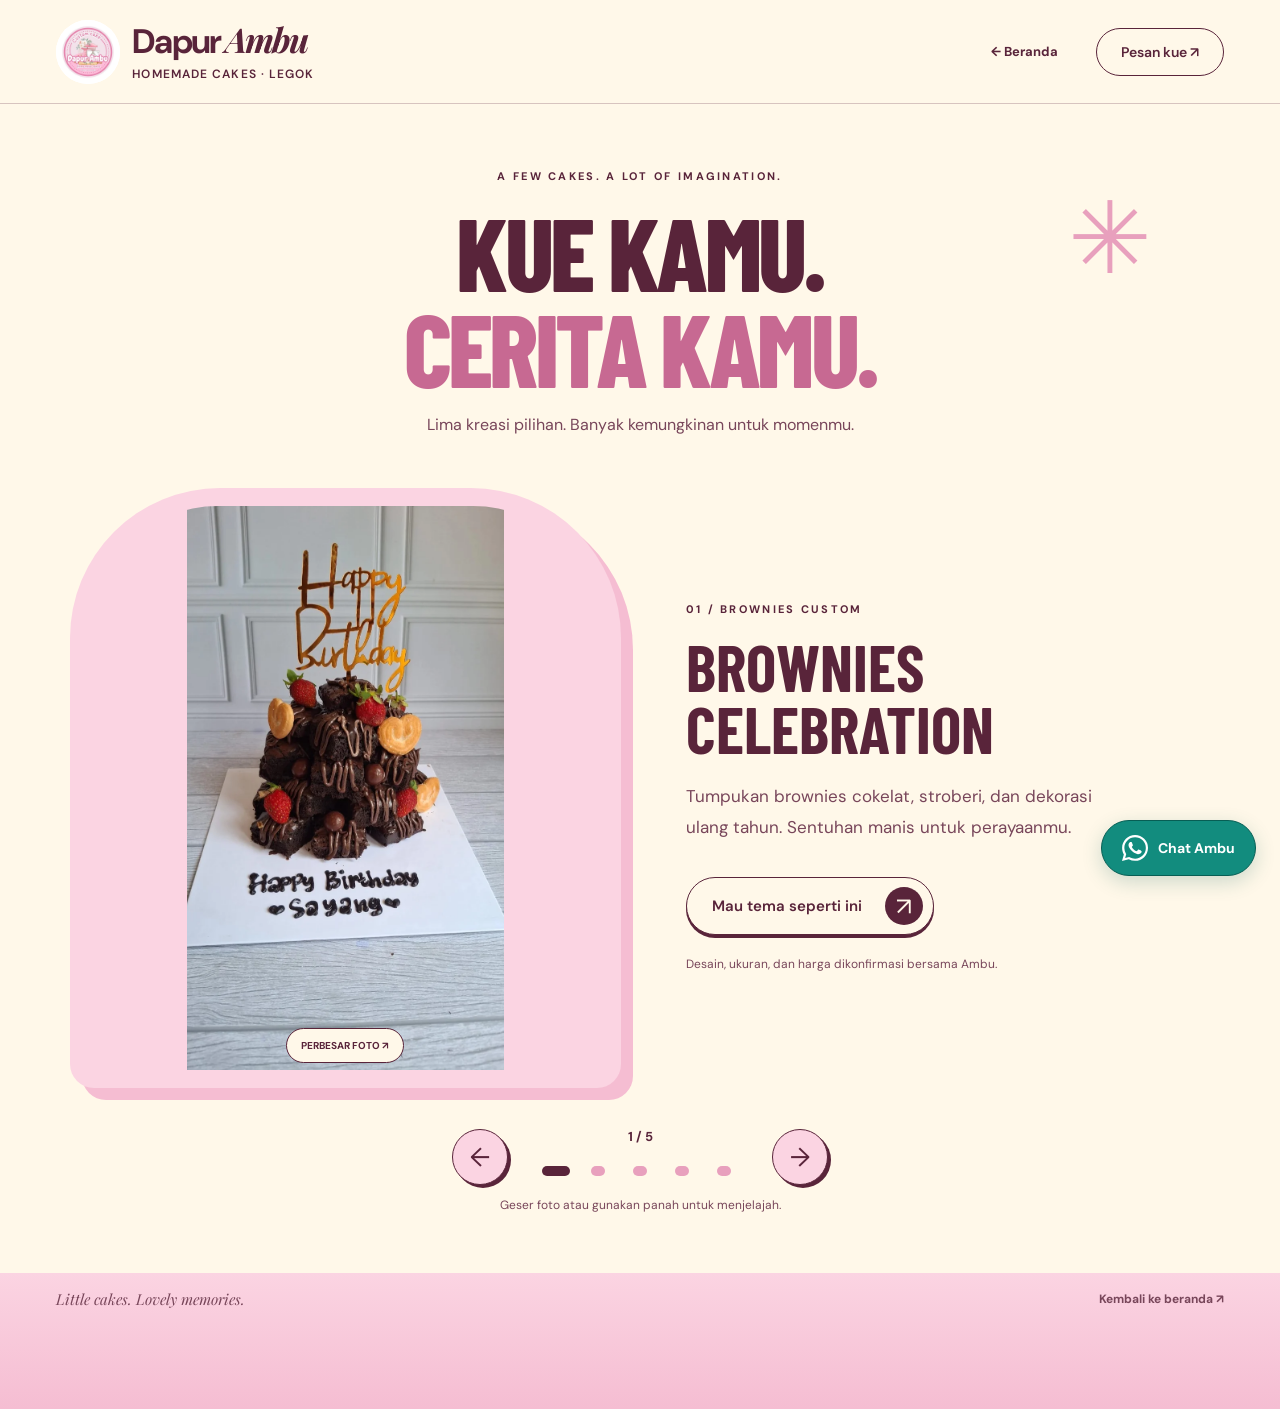
==== gallery.html @ b6bcb16c "Add interactive custom cake gallery and company branding" ====
<!doctype html>
<html lang="id">
<head>
  <meta charset="utf-8">
  <meta name="viewport" content="width=device-width, initial-scale=1">
  <meta name="theme-color" content="#f5bdd2">
  <meta name="description" content="Jelajahi lima custom cake pilihan Dapur Ambu dalam galeri interaktif. Temukan inspirasi untuk momen istimewamu.">
  <link rel="canonical" href="https://rinodu.github.io/Dapur-Ambu/gallery.html">
  <meta property="og:type" content="website">
  <meta property="og:site_name" content="Dapur Ambu">
  <meta property="og:title" content="Dapur Ambu — Manisnya Momen Istimewa">
  <meta property="og:description" content="Homemade custom cakes dari Legok, Tangerang. Sedikit manis untuk setiap momen istimewa.">
  <meta property="og:url" content="https://rinodu.github.io/Dapur-Ambu/gallery.html">
  <meta property="og:image" content="https://rinodu.github.io/Dapur-Ambu/assets/share-preview-v2.png">
  <meta property="og:image:type" content="image/png">
  <meta property="og:image:width" content="1200">
  <meta property="og:image:height" content="630">
  <meta property="og:image:alt" content="Dapur Ambu dengan cokelat hitam dan putih yang bergandengan tangan">
  <meta name="twitter:card" content="summary_large_image">
  <title>Galeri Custom — Dapur Ambu</title>
  <link rel="icon" type="image/png" href="assets/favicon.png?v=1">
  <link rel="apple-touch-icon" href="assets/apple-touch-icon.png">
  <link rel="preconnect" href="https://fonts.googleapis.com">
  <link rel="preconnect" href="https://fonts.gstatic.com" crossorigin>
  <link href="https://fonts.googleapis.com/css2?family=Barlow+Condensed:wght@700;800;900&family=DM+Sans:wght@400;500;600;700&family=Playfair+Display:ital,wght@1,600;1,700&display=swap" rel="stylesheet">
  <link rel="stylesheet" href="styles.css?v=18">
  <link rel="stylesheet" href="gallery.css?v=1"><script src="gallery.js?v=1" defer></script>
</head><body class="gallery-body"><a class="skip-link" href="#utama">Lewati ke galeri</a><header class="site-header"><a class="brand" href="./" aria-label="Dapur Ambu, beranda"><img class="brand-logo" src="assets/logo.webp" alt="" width="64" height="64"><span>Dapur <i>Ambu</i></span><small>HOMEMADE CAKES · LEGOK</small></a><nav aria-label="Navigasi utama"><a class="header-link" href="./">← Beranda</a><a class="button button-small" href="order.html">Pesan kue ↗</a></nav></header><main id="utama"><div class="gallery-heading"><p class="section-kicker">A FEW CAKES. A LOT OF IMAGINATION.</p><h1>Kue kamu.<br><span>Cerita kamu.</span></h1><p>Lima kreasi pilihan. Banyak kemungkinan untuk momenmu.</p><span class="gallery-star" aria-hidden="true">✳</span></div><section class="gallery-stage" tabindex="0" aria-label="Galeri custom cake. Gunakan panah kiri dan kanan untuk berpindah."><article class="gallery-slide" ><button class="gallery-photo" aria-label="Perbesar foto Brownies Celebration"><img src="assets/gallery-brownies.webp" alt="Brownies Celebration — Tumpukan brownies cokelat, stroberi, dan dekorasi ulang tahun. Sentuhan manis untuk perayaanmu." width="1000" height="1400" fetchpriority=high><span>PERBESAR FOTO ↗</span></button><div class="gallery-story"><p class="section-kicker">01 / BROWNIES CUSTOM</p><h2>Brownies Celebration</h2><p>Tumpukan brownies cokelat, stroberi, dan dekorasi ulang tahun. Sentuhan manis untuk perayaanmu.</p><a class="button button-primary" href="order.html?product=Custom%20Cake&amp;theme=Brownies%20Celebration">Mau tema seperti ini <span class="button-arrow" aria-hidden="true">↗</span></a><small>Desain, ukuran, dan harga dikonfirmasi bersama Ambu.</small></div></article><article class="gallery-slide" hidden><button class="gallery-photo" aria-label="Perbesar foto A Little Wonderland"><img src="assets/gallery-tier.webp" alt="A Little Wonderland — Dua tingkat dengan warna hijau lembut, drip putih, dan karakter favorit. Ceritakan tema yang kamu bayangkan." width="1000" height="1400" loading=lazy><span>PERBESAR FOTO ↗</span></button><div class="gallery-story"><p class="section-kicker">02 / CAKE DUA TINGKAT</p><h2>A Little Wonderland</h2><p>Dua tingkat dengan warna hijau lembut, drip putih, dan karakter favorit. Ceritakan tema yang kamu bayangkan.</p><a class="button button-primary" href="order.html?product=Custom%20Cake&amp;theme=A%20Little%20Wonderland">Mau tema seperti ini <span class="button-arrow" aria-hidden="true">↗</span></a><small>Desain, ukuran, dan harga dikonfirmasi bersama Ambu.</small></div></article><article class="gallery-slide" hidden><button class="gallery-photo" aria-label="Perbesar foto Hello, Little Friend"><img src="assets/gallery-3d.webp" alt="Hello, Little Friend — Karakter tiga dimensi dengan detail krim dan ekspresi ceria. Inspirasi untuk ulang tahun yang penuh imajinasi." width="1000" height="1400" loading=lazy><span>PERBESAR FOTO ↗</span></button><div class="gallery-story"><p class="section-kicker">03 / CUSTOM CAKE 3D</p><h2>Hello, Little Friend</h2><p>Karakter tiga dimensi dengan detail krim dan ekspresi ceria. Inspirasi untuk ulang tahun yang penuh imajinasi.</p><a class="button button-primary" href="order.html?product=Custom%20Cake&amp;theme=Hello,%20Little%20Friend">Mau tema seperti ini <span class="button-arrow" aria-hidden="true">↗</span></a><small>Desain, ukuran, dan harga dikonfirmasi bersama Ambu.</small></div></article><article class="gallery-slide" hidden><button class="gallery-photo" aria-label="Perbesar foto Pink Lily"><img src="assets/gallery-floral.webp" alt="Pink Lily — Cake warna krem dengan dekorasi bunga pink besar dan detail mutiara. Inspirasi lembut untuk momen istimewa." width="1000" height="1400" loading="lazy"><span>PERBESAR FOTO ↗</span></button><div class="gallery-story"><p class="section-kicker">04 / CAKE BUNGA</p><h2>Pink Lily</h2><p>Cake warna krem dengan dekorasi bunga pink besar dan detail mutiara. Inspirasi lembut untuk momen istimewa.</p><a class="button button-primary" href="order.html?product=Custom%20Cake&amp;theme=Pink%20Lily">Mau tema seperti ini <span class="button-arrow" aria-hidden="true">↗</span></a><small>Desain, ukuran, dan harga dikonfirmasi bersama Ambu.</small><a class="gallery-source" href="https://www.instagram.com/p/DY1G-DxJ9qx/" target="_blank" rel="noopener noreferrer">Lihat posting asli ↗</a></div></article><article class="gallery-slide" hidden><button class="gallery-photo" aria-label="Perbesar foto Purple Birthday"><img src="assets/gallery-purple.webp" alt="Purple Birthday — Cake ungu dua tingkat dengan karakter, kupu-kupu, dan dekorasi bola. Warna ceria untuk perayaan yang personal." width="1000" height="1400" loading="lazy"><span>PERBESAR FOTO ↗</span></button><div class="gallery-story"><p class="section-kicker">05 / CAKE DUA TINGKAT</p><h2>Purple Birthday</h2><p>Cake ungu dua tingkat dengan karakter, kupu-kupu, dan dekorasi bola. Warna ceria untuk perayaan yang personal.</p><a class="button button-primary" href="order.html?product=Custom%20Cake&amp;theme=Purple%20Birthday">Mau tema seperti ini <span class="button-arrow" aria-hidden="true">↗</span></a><small>Desain, ukuran, dan harga dikonfirmasi bersama Ambu.</small><a class="gallery-source" href="https://www.instagram.com/p/DXTNSqMidmG/" target="_blank" rel="noopener noreferrer">Lihat posting asli ↗</a></div></article></section><div class="gallery-controls"><button id="gallery-prev" aria-label="Kue sebelumnya">←</button><div><p id="gallery-status" role="status" aria-live="polite">1 / 5</p><div class="gallery-dots"><button class="gallery-dot" aria-label="Lihat Brownies Celebration" aria-pressed="false"></button><button class="gallery-dot" aria-label="Lihat A Little Wonderland" aria-pressed="false"></button><button class="gallery-dot" aria-label="Lihat Hello, Little Friend" aria-pressed="false"></button><button class="gallery-dot" aria-label="Lihat Pink Lily" aria-pressed="false"></button><button class="gallery-dot" aria-label="Lihat Purple Birthday" aria-pressed="false"></button></div></div><button id="gallery-next" aria-label="Kue berikutnya">→</button></div><p class="swipe-hint">Geser foto atau gunakan panah untuk menjelajah.</p></main><footer><span>Little cakes. Lovely memories.</span><a href="./">Kembali ke beranda ↗</a></footer><a class="whatsapp-float" href="https://wa.me/6281210028857" target="_blank" rel="noopener noreferrer" aria-label="Chat Dapur Ambu melalui WhatsApp (tab baru)">
    <svg viewBox="0 0 24 24" fill="currentColor" aria-hidden="true"><path d="M20.52 3.48A11.9 11.9 0 0 0 12.04 0C5.46 0 .1 5.35 .1 11.94c0 2.1 .55 4.16 1.6 5.97L0 24l6.25-1.64a11.94 11.94 0 0 0 5.79 1.48h.01c6.58 0 11.94-5.35 11.95-11.94a11.86 11.86 0 0 0-3.48-8.42ZM12.05 21.82a9.9 9.9 0 0 1-5.05-1.38l-.36-.21-3.71.97.99-3.62-.24-.37a9.86 9.86 0 0 1-1.51-5.27c0-5.47 4.45-9.92 9.88-9.92a9.86 9.86 0 0 1 7.04 2.91 9.87 9.87 0 0 1 2.9 7.02c0 5.48-4.45 9.87-9.94 9.87Zm5.44-7.4c-.3-.15-1.76-.87-2.03-.97-.27-.1-.47-.15-.67.15-.2.3-.77.97-.94 1.17-.17.2-.35.22-.64.07-.3-.15-1.26-.46-2.39-1.47-.88-.78-1.48-1.75-1.65-2.05-.18-.3-.02-.46.13-.61.13-.13.3-.35.44-.52.15-.18.2-.3.3-.5.1-.2.05-.37-.02-.52-.08-.15-.67-1.61-.92-2.21-.24-.58-.49-.5-.67-.51h-.57c-.2 0-.52.07-.8.37-.27.3-1.04 1.02-1.04 2.48s1.07 2.88 1.22 3.08c.15.2 2.1 3.2 5.08 4.49.71.31 1.27.5 1.7.64.71.22 1.36.19 1.87.11.57-.09 1.76-.72 2.01-1.42.25-.69.25-1.29.17-1.42-.07-.12-.27-.2-.57-.35Z"/></svg>
    <span>Chat Ambu</span>
  </a><dialog class="gallery-preview" aria-label="Foto kue diperbesar"><button class="preview-close" aria-label="Tutup foto">×</button><img alt=""></dialog></body></html>
---- styles.css ----
:root{--pink:#f5bdd2;--pink-light:#fbd4e2;--pink-deep:#e8a0bd;--cream:#fff8e9;--ink:#59243a;--muted:#78465a;--border:rgba(89,36,58,.24);--ease:cubic-bezier(.22,1,.36,1)}
*{box-sizing:border-box}html{scroll-behavior:smooth}body{margin:0;background:var(--cream);color:var(--ink);font-family:'DM Sans',sans-serif;font-size:16px;-webkit-font-smoothing:antialiased}button,a{-webkit-tap-highlight-color:transparent}button{font:inherit}a{color:inherit;text-decoration:none}button{color:inherit;cursor:pointer}button:focus-visible,a:focus-visible{outline:3px solid var(--ink);outline-offset:6px}::selection{background:var(--ink);color:var(--cream)}.skip-link{position:fixed;top:12px;left:12px;padding:14px 20px;background:var(--cream);z-index:100;transform:translateY(-150%)}.skip-link:focus{transform:translateY(0)}.site-frame{overflow:hidden;background:var(--pink)}.site-header{height:104px;padding:0 4.4%;display:flex;align-items:center;justify-content:space-between;gap:24px;position:relative;border-bottom:1px solid var(--border);z-index:5}.brand{display:flex;flex-direction:column;gap:6px}.brand>span{font-size:34px;font-weight:700;letter-spacing:-1.9px;line-height:1.1}.brand i,.intro-brand i{font-family:'Playfair Display',serif;font-weight:700}.brand-star{display:inline-block;font-family:serif;vertical-align:top;font-size:.49em;line-height:1.2;margin-left:4px}.brand small{font-size:10px;font-weight:600;letter-spacing:2.2px}.site-header nav{display:flex;gap:38px;align-items:center}.instagram-link{display:flex;gap:9px;align-items:center;font-size:14px}.instagram-link svg{width:18px;height:18px;stroke:currentColor;stroke-width:1.5}.instagram-link:hover{text-decoration:underline;text-underline-offset:4px}.button{border:1px solid var(--ink);background:var(--cream);display:inline-flex;align-items:center;justify-content:center;gap:26px;border-radius:100px;transition:transform .25s,box-shadow .25s,background .25s;font-size:14px;font-weight:600}.button:hover{transform:translateY(-3px);box-shadow:0 5px 0 var(--ink)}.button:active{transform:translateY(1px);box-shadow:none}.button-small{padding:14px 24px;min-height:47px}.button-small span{font-size:20px;line-height:1}.hero{position:relative;min-height:760px;height:calc(100svh - 210px);max-height:1100px;isolation:isolate;overflow:hidden;display:grid;place-items:center;padding:65px 20px 84px}.hero-grain{position:absolute;inset:0;opacity:.17;pointer-events:none;background-image:url("data:image/svg+xml,%3Csvg viewBox='0 0 180 180' xmlns='http://www.w3.org/2000/svg'%3E%3Cfilter id='n'%3E%3CfeTurbulence type='fractalNoise' baseFrequency='.8' numOctaves='3' stitchTiles='stitch'/%3E%3C/filter%3E%3Crect width='100%25' height='100%25' opacity='.25' filter='url(%23n)'/%3E%3C/svg%3E");z-index:-1}.hero-copy{position:relative;z-index:3;text-align:center;pointer-events:none;width:min(760px,65%)}.hero-copy .button{pointer-events:auto}.eyebrow{font-size:12px;font-weight:600;letter-spacing:2px;line-height:1.6;display:flex;align-items:center;justify-content:center;gap:15px;margin:0 0 21px}.eyebrow span{font-size:15px}h1{font-family:'Barlow Condensed',Impact,sans-serif;font-weight:800;font-size:clamp(100px,10.7vw,170px);line-height:.855;letter-spacing:-.035em;margin:0;text-transform:uppercase}.title-line{display:block}.title-middle{color:var(--cream);-webkit-text-stroke:1.25px var(--ink)}.title-period{color:var(--cream);-webkit-text-stroke:1.25px var(--ink)}.hero-description{font-size:16px;line-height:1.65;color:var(--muted);margin:28px 0 24px}.button-primary{padding:9px 10px 9px 25px;min-height:58px;gap:23px;font-size:15px;box-shadow:0 3px 0 var(--ink)}.button-arrow{display:grid;place-items:center;border-radius:50%;width:38px;height:38px;background:var(--ink);color:var(--cream);font-size:25px;font-weight:400}.hero-note{display:block;margin-top:18px;font-size:12px;letter-spacing:.2px;color:var(--muted)}.cake-scene{position:absolute;inset:0;pointer-events:none}.cake{position:absolute;margin:0;z-index:2;width:25%;--r:-13deg;--dy:0px;--dx:0px;transform:translate(var(--dx),var(--dy));transition:transform .7s ease-out}.cake img{display:block;width:100%;height:auto;aspect-ratio:6/7;object-fit:contain;filter:drop-shadow(0 22px 15px rgba(89,36,58,.16));user-select:none}.cake-float{animation:float 6.8s ease-in-out infinite;transform:rotate(var(--r));will-change:transform}.cake-one{top:6%;left:0%;width:25.5%;--r:-14deg}.cake-two{top:-5%;right:0%;width:23%;--r:12deg}.cake-two .cake-float{animation-delay:-2.7s;animation-duration:7.7s}.cake-three{bottom:3%;right:2%;width:25%;--r:13deg}.cake-three .cake-float{animation-delay:-4.1s;animation-duration:8.1s}.cake figcaption{font-family:'Playfair Display',serif;font-style:italic;text-align:center;font-size:17px;transform:rotate(-10deg);margin-top:0;position:relative;color:var(--muted)}.cake-one figcaption{padding-left:20px}.cake-one figcaption span{font-size:25px}.cake-three figcaption{transform:rotate(8deg);margin-top:-10px}.orbit{position:absolute;pointer-events:none;border:1px solid rgba(89,36,58,.10);border-radius:50%;z-index:-1}.orbit-one{width:105%;height:74%;transform:rotate(-24deg);top:13%;left:-2%}.orbit-two{width:82%;height:115%;transform:rotate(42deg);top:-6%;left:9%;border-color:rgba(255,248,233,.35)}.spark{position:absolute;font-family:Georgia,serif;font-weight:400;pointer-events:none}.spark-one{font-size:83px;left:13%;bottom:20%;color:var(--cream);transform:rotate(8deg)}.spark-two{font-size:50px;right:29%;top:10%;transform:rotate(-8deg)}.spark-three{font-size:40px;left:31%;top:12%;color:var(--cream)}.hero-bottom{position:absolute;bottom:26px;left:4.4%;right:4.4%;display:flex;justify-content:space-between;align-items:center;gap:20px;color:var(--muted)}.location{font-size:12px;display:flex;align-items:center;gap:7px}.location svg{width:17px;height:17px;stroke:currentColor;stroke-width:1.25}.motion-control{display:flex;align-items:center;gap:7px;border:0;background:transparent;padding:8px 0;font-size:12px;min-height:32px}.motion-control svg{width:17px;height:17px;stroke:currentColor;stroke-width:1.5}.motion-control .play-icon{display:none}.motion-paused .motion-control .play-icon{display:block}.motion-paused .motion-control .pause-icon{display:none}.motion-paused .cake-float,.motion-paused .ribbon-track{animation-play-state:paused}.ribbon{height:73px;overflow:hidden;background:linear-gradient(180deg,var(--pink),var(--cream));border-top:1px solid var(--border);border-bottom:1px solid var(--border);display:flex;align-items:center}.ribbon-track{display:flex;align-items:center;gap:40px;white-space:nowrap;width:max-content;animation:marquee 36s linear infinite}.ribbon-track span{font-family:'Barlow Condensed',sans-serif;font-size:27px;font-weight:700;letter-spacing:.6px}.ribbon-track i{font-style:normal;font-size:30px;color:#c36a8d}footer{min-height:66px;padding:16px 4.4%;display:flex;align-items:center;justify-content:space-between;gap:16px;background:linear-gradient(180deg,var(--pink-light),var(--pink));font-size:12px;color:var(--muted)}footer>span:first-child{font-family:'Playfair Display',serif;font-style:italic;font-size:15px}footer>span:last-child span{margin:0 5px}.intro{position:fixed;inset:0;z-index:100;pointer-events:none;display:grid;place-items:center;visibility:hidden}.intro-top,.intro-bottom{position:absolute;left:0;width:100%;height:51%;background:var(--ink)}.intro-top{top:0}.intro-bottom{bottom:0}.intro-content{position:relative;z-index:1;display:flex;flex-direction:column;align-items:center;text-align:center;color:var(--cream);padding:24px}.intro-small{font-size:11px;letter-spacing:3px;margin-bottom:20px}.intro-brand{font-size:clamp(45px,8vw,100px);font-weight:700;letter-spacing:-.07em;line-height:1.2}.intro-note{font-size:13px;line-height:1.6;margin-top:18px;color:var(--pink-light)}.intro-rule{height:1px;width:140px;margin-top:24px;background:var(--pink);transform:scaleX(0);transform-origin:left}.intro-running .intro{visibility:visible;animation:intro-hide .01s 2.5s forwards}.intro-running .intro-content{animation:intro-content 2.25s var(--ease) both}.intro-running .intro-rule{animation:intro-line 1.2s .25s var(--ease) both}.intro-running .intro-top{animation:curtain-up .9s 1.6s var(--ease) forwards}.intro-running .intro-bottom{animation:curtain-down .9s 1.6s var(--ease) forwards}.intro-running .hero-copy{animation:hero-enter 1.2s 1.8s var(--ease) both}.intro-running .cake-scene{animation:scene-enter 1.4s 1.9s var(--ease) both}.order-dialog{background:var(--cream);color:var(--ink);border:1px solid var(--ink);border-radius:4px;padding:60px 46px 45px;text-align:center;width:min(510px,calc(100% - 32px));max-height:90svh;box-shadow:0 24px 90px #3d122a33}.order-dialog::backdrop{background:#48203688;backdrop-filter:blur(6px)}.dialog-close{position:absolute;right:16px;top:12px;width:36px;height:36px;background:transparent;border:0;font-size:28px}.dialog-flower{display:block;color:#cb759a;font-size:50px;margin-bottom:15px}.order-dialog .eyebrow{font-size:10px;letter-spacing:1.6px}.order-dialog h2{font-size:38px;font-weight:500;line-height:1.15;letter-spacing:-1.5px;margin:18px 0}.order-dialog h2 i{font-family:'Playfair Display',serif}.order-dialog p:not(.eyebrow){font-size:14px;line-height:1.7;color:var(--muted);margin:20px 0 28px}.order-dialog .button{padding:16px 24px;min-height:54px}
@keyframes float{0%,100%{transform:translateY(0) rotate(var(--r))}50%{transform:translateY(-20px) rotate(calc(var(--r) + 3deg))}}@keyframes marquee{to{transform:translateX(-50%)}}@keyframes intro-content{0%{opacity:0;transform:translateY(22px)}25%,65%{opacity:1;transform:translateY(0)}100%{opacity:0;transform:translateY(-16px)}}@keyframes intro-line{to{transform:scaleX(1)}}@keyframes curtain-up{to{transform:translateY(-105%)}}@keyframes curtain-down{to{transform:translateY(105%)}}@keyframes intro-hide{to{visibility:hidden}}@keyframes hero-enter{from{opacity:0;transform:translateY(35px) scale(.96)}to{opacity:1;transform:none}}@keyframes scene-enter{from{opacity:0;transform:scale(1.13)}to{opacity:1;transform:scale(1)}}
@media(min-width:1600px){.cake-one{left:3%;width:24%}.cake-two{right:3%;width:21%}.cake-three{right:5%;width:23%}.hero-copy{width:760px}}
@media(max-width:1050px){.site-header{height:90px}.hero{min-height:690px;max-height:950px;height:calc(100svh - 190px)}h1{font-size:clamp(95px,12.5vw,135px)}.hero-copy{width:72%}.cake-one{width:27%;top:11%;left:-6%}.cake-two{width:25%;right:-5%;top:-3%}.cake-three{width:29%;right:-5%;bottom:8%}.cake figcaption{font-size:14px}.cake-one figcaption{display:none}.spark-one{left:8%;bottom:22%;font-size:64px}.spark-two{right:23%;top:14%}.spark-three{left:24%;top:9%}}
@media(max-width:700px){.site-header{height:83px;padding:0 20px;gap:12px}.brand>span{font-size:28px}.brand small{font-size:8px;letter-spacing:1.5px}.site-header nav{gap:16px}.instagram-link{display:none}.button-small{font-size:12px;padding:11px 16px;gap:14px;min-height:42px}.hero{min-height:780px;max-height:none;height:calc(100svh - 140px);padding:134px 16px 185px;align-items:center}.hero-copy{width:100%;max-width:430px}.eyebrow{font-size:9px;letter-spacing:1.4px;gap:9px;margin-bottom:20px}h1{font-size:clamp(79px,19vw,126px);line-height:.88;letter-spacing:-.025em}.title-middle{-webkit-text-stroke:1px var(--ink)}.hero-description{font-size:14px;line-height:1.65;margin:24px 0 22px}.button-primary{min-height:54px;font-size:13px;padding-left:21px;gap:18px}.button-arrow{width:34px;height:34px;font-size:22px}.hero-note{font-size:10px;margin-top:16px}.cake-one{width:38%;left:-6%;top:-2%;--r:-17deg}.cake-two{width:34%;right:-5%;top:-4%;--r:15deg}.cake-three{width:42%;right:-3%;bottom:0%;--r:12deg}.cake-three figcaption{display:none}.spark-one{font-size:64px;left:13%;bottom:12%}.spark-two{font-size:33px;right:42%;top:9%}.spark-three{font-size:28px;left:7%;top:39%}.hero-bottom{left:20px;right:20px;bottom:19px;z-index:4}.motion-control{width:32px;height:32px;justify-content:center;border:1px solid var(--border);border-radius:50%;background:#f5bdd2cc;padding:0}.motion-label{display:none}.location{font-size:10px}.ribbon{height:60px}.ribbon-track{gap:28px}.ribbon-track span{font-size:23px}.ribbon-track i{font-size:25px}footer{padding:16px 20px;min-height:64px;font-size:10px;gap:9px}footer>span:first-child{font-size:12px}footer>span:last-child{display:none}.orbit-one{width:175%;height:60%;left:-38%;top:22%;transform:rotate(-40deg)}.orbit-two{width:130%;height:100%;left:-15%}.intro-small{font-size:9px;letter-spacing:2px}.intro-note{font-size:11px}.order-dialog{padding:48px 22px 35px}.order-dialog h2{font-size:34px}}
@media(max-width:360px){.site-header{padding:0 14px}.brand>span{font-size:25px}.button-small{padding:10px 12px}.hero{min-height:750px}h1{font-size:76px}.hero-description{font-size:13px}.eyebrow{font-size:8px;letter-spacing:1px}.hero-copy{width:100%}.button-primary{font-size:12px}}
.brand small{font-size:12px;letter-spacing:1.1px}.intro-small,.intro-note,.order-dialog .eyebrow{font-size:12px}.hero-bottom{z-index:4}
@media(max-width:700px){.brand small{font-size:12px;letter-spacing:.1px}.brand>span{font-size:27px}.eyebrow{font-size:12px;letter-spacing:.5px;gap:7px}.hero-description{font-size:16px}.button-small,.button-primary{font-size:14px}.button-small{gap:10px;padding:11px 14px}.hero-note,.location,footer{font-size:12px}.cake-three{bottom:0}.hero{min-height:820px}.intro-small,.intro-note{font-size:12px}}
@media(max-width:360px){.site-header{padding:0 12px}.brand>span{font-size:24px}.brand small{display:none}.button-small{font-size:12px;padding:10px 12px}.eyebrow{font-size:12px;letter-spacing:0;gap:4px}.eyebrow span{display:none}}
@media(prefers-reduced-motion:reduce){html{scroll-behavior:auto}*,*::before,*::after{animation:none!important;transition:none!important}.intro{display:none}.intro-running .hero-copy,.intro-running .cake-scene{opacity:1;transform:none}.cake-float{transform:rotate(var(--r))}.ribbon-track{transform:none}.motion-control{display:none}}
.cake{pointer-events:auto;touch-action:none;cursor:grab;user-select:none;transition:transform .75s cubic-bezier(.22,1.5,.4,1)}.cake img{pointer-events:none}.cake.dragging{cursor:grabbing;transition:none;z-index:4}.cake.dragging .cake-float{animation-play-state:paused}

.header-link{font-size:13px;font-weight:700;white-space:nowrap}
.header-link:hover,.text-link:hover,footer a:hover{text-decoration:underline;text-underline-offset:5px}
.content-section{padding:clamp(76px,7vw,110px) clamp(24px,6.5vw,120px);scroll-margin-top:24px}
.section-kicker{font-size:11px;font-weight:700;letter-spacing:2.3px;margin:0 0 20px}
.content-section h2{font-family:'Barlow Condensed',Impact,sans-serif;font-size:clamp(54px,6.3vw,104px);line-height:.91;letter-spacing:-.025em;text-transform:uppercase;margin:0}
.content-section h2 i{font-family:'Playfair Display',serif;font-size:.72em;font-weight:600;text-transform:none;letter-spacing:-.05em}
.story-section{background:linear-gradient(180deg,var(--cream),#fffaf2);text-align:center}
.story-section>p:last-child{max-width:620px;margin:28px auto 0;line-height:1.8;color:var(--muted)}
.catalog-section{background:linear-gradient(180deg,#fffaf2 0%,#fffaf2 70%,var(--pink) 100%)}
.section-heading{display:flex;justify-content:space-between;align-items:end;gap:40px;margin-bottom:44px}
.section-heading>p{max-width:330px;line-height:1.7;color:var(--muted);margin:0 0 5px}
.product-grid{display:grid;grid-template-columns:repeat(3,minmax(0,1fr));gap:24px}
.product-card{background:var(--cream);border:1px solid var(--border);min-width:0}
.product-photo{position:relative;aspect-ratio:4/4.4;overflow:hidden;background:#ead9d1}
.product-photo img{display:block;width:100%;height:100%;object-fit:cover;transition:transform .5s var(--ease)}
.product-card:hover .product-photo img{transform:scale(1.035)}
.product-photo span{position:absolute;top:16px;left:16px;background:var(--cream);border:1px solid var(--ink);padding:7px 10px;font-size:10px;font-weight:700;letter-spacing:1px}
.product-info{padding:24px;display:flex;flex-direction:column;min-height:210px}
.product-info h3{font-family:'Barlow Condensed',Impact,sans-serif;font-size:31px;line-height:1;margin:0}
.product-info p{font-size:13px;line-height:1.65;color:var(--muted);margin:12px 0 22px}
.product-bottom{margin-top:auto;padding-top:16px;border-top:1px solid var(--border);display:flex;align-items:center;justify-content:space-between;gap:12px}
.product-bottom strong{font-size:15px;white-space:nowrap}
.product-bottom a{font-size:13px;font-weight:700;white-space:nowrap}
.product-bottom a:hover{text-decoration:underline;text-underline-offset:4px}
.product-bottom a span{font-size:18px}
.catalog-note{font-size:12px;color:var(--muted);line-height:1.6;margin:22px 0 0}
.steps-section{background:linear-gradient(180deg,var(--pink) 0%,var(--pink) 65%,var(--cream) 100%)}
.step-grid{display:grid;grid-template-columns:repeat(4,minmax(0,1fr));border-top:1px solid var(--ink);border-bottom:1px solid var(--ink)}
.step{padding:32px 22px 36px 0}
.step+.step{border-left:1px solid var(--border);padding-left:22px}
.step span{font-family:'Playfair Display',serif;font-style:italic;font-size:30px}
.step h3{font-family:'Barlow Condensed',Impact,sans-serif;font-size:33px;text-transform:uppercase;margin:30px 0 8px}
.step p{font-size:13px;line-height:1.65;color:var(--muted);margin:0}
.order-section{background:linear-gradient(180deg,var(--cream) 0%,var(--cream) 65%,var(--pink-light) 100%);display:grid;grid-template-columns:minmax(0,.85fr) minmax(0,1.15fr);gap:clamp(40px,7vw,120px);align-items:start}
.order-intro>p:not(.section-kicker){max-width:460px;line-height:1.75;color:var(--muted);margin:27px 0}
.order-highlight{border-top:1px solid var(--border);padding-top:22px;display:flex;gap:15px;align-items:start;max-width:460px}
.order-highlight>span{font-size:29px;line-height:1}
.order-highlight p{font-size:13px;line-height:1.6;margin:0}
.order-form{padding:32px;background:#fffdf7;border:1px solid var(--ink);box-shadow:9px 9px 0 var(--pink-deep);display:grid;gap:19px}
.form-heading{display:flex;justify-content:space-between;gap:12px;align-items:baseline;border-bottom:1px solid var(--border);padding-bottom:18px}
.form-heading span{font-weight:700;letter-spacing:1.4px;font-size:12px}
.form-heading p,.form-note{font-size:11px;color:var(--muted);margin:0}
.form-note{line-height:1.6}.form-note a{text-decoration:underline;text-underline-offset:3px;font-weight:700}
.field-row{display:grid;grid-template-columns:repeat(2,minmax(0,1fr));gap:16px}
.order-form label{display:grid;gap:7px;font-size:12px;font-weight:700}
.order-form input:not([type=checkbox]),.order-form select,.order-form textarea{width:100%;min-width:0;border:1px solid var(--border);border-radius:0;background:var(--cream);color:var(--ink);font:inherit;font-size:14px;font-weight:400;padding:13px 14px;min-height:46px}
.order-form textarea{resize:vertical}
.order-form input:focus-visible,.order-form select:focus-visible,.order-form textarea:focus-visible{outline:2px solid var(--ink);outline-offset:1px}
.order-form .form-check{display:flex;gap:10px;align-items:start;font-size:12px;line-height:1.5;font-weight:500}
.form-check input{accent-color:var(--ink);width:17px;height:17px;margin:0;flex:none}
.form-submit{justify-self:start}
.location-section{background:var(--pink-light);display:flex;justify-content:space-between;align-items:center;gap:50px}
.location-section>div:first-child{max-width:600px}
.location-section p:not(.section-kicker){line-height:1.8;color:var(--muted);margin:26px 0}
.text-link{font-size:14px;font-weight:700}
.text-link span{font-size:20px;margin-left:8px}
.location-art{width:clamp(220px,28vw,420px);aspect-ratio:1;flex:none;border:1px solid var(--ink);border-radius:50%;display:flex;flex-direction:column;justify-content:center;align-items:center;transform:rotate(9deg);background:var(--cream);box-shadow:14px 14px 0 var(--pink-deep);animation:badge-float 5s ease-in-out infinite}
@keyframes badge-float{0%,100%{transform:translateY(0) rotate(9deg)}50%{transform:translateY(-18px) rotate(12deg)}}
.motion-paused .location-art{animation-play-state:paused}
.order-teaser{align-items:center}.order-teaser .button{padding:10px 10px 10px 24px}.order-teaser-art{justify-self:center;width:min(100%,420px)}.order-teaser-art svg{display:block;width:100%;overflow:visible}.chocolate-pair{transform-box:fill-box;transform-origin:center;animation:chocolate-bob 4.8s ease-in-out infinite}@keyframes chocolate-bob{0%,100%{transform:translateY(0) rotate(-2deg)}50%{transform:translateY(-13px) rotate(2deg)}}.motion-paused .chocolate-pair{animation-play-state:paused}
.order-page{display:grid;grid-template-columns:minmax(0,.8fr) minmax(0,1.2fr);background:var(--cream)}.order-page-intro{padding:clamp(45px,6vw,100px);background:var(--ink);color:var(--cream);min-height:740px}.order-back{display:inline-block;margin-bottom:75px;font-size:13px;text-decoration:underline;text-underline-offset:5px}.order-page-intro .section-kicker{color:var(--pink)}.order-page-intro h1{font-size:clamp(65px,7.5vw,120px);line-height:.85;margin:28px 0}.order-page-intro h1 em{display:block;font-style:normal;color:var(--pink)}.order-page-intro>p:not(.section-kicker){max-width:430px;line-height:1.8;font-size:15px}.order-page-note{display:flex;gap:18px;align-items:center;border-top:1px solid #ffffff55;margin-top:70px;padding-top:20px;max-width:430px}.order-page-note span{font:62px Georgia,serif}.order-page-note p{font-size:13px;line-height:1.6}
.order-page-form{align-self:start;margin:clamp(25px,5vw,80px);padding:clamp(25px,4vw,50px);gap:28px;box-shadow:12px 12px 0 var(--pink-deep)}.order-form-top{display:flex;justify-content:space-between;gap:15px;padding-bottom:18px;border-bottom:1px solid var(--ink);font-size:11px;font-weight:700;letter-spacing:1.5px}.form-section{display:grid;gap:17px}.form-section+.form-section{border-top:1px solid var(--border);padding-top:28px}.form-section-title{display:flex;align-items:center;gap:15px}.form-section-title>span{display:grid;place-items:center;width:38px;height:38px;flex:none;border-radius:50%;background:var(--pink);font:italic 20px 'Playfair Display',serif}.form-section-title h2{font:700 31px 'Barlow Condensed',Impact,sans-serif;text-transform:uppercase;margin:0}.form-section-title p{margin:2px 0 0;font-size:12px;color:var(--muted)}.order-page-form .form-submit{padding:9px 10px 9px 24px}.order-page-form .form-note{font-size:12px}
@media(max-width:900px){.order-page{grid-template-columns:1fr}.order-page-intro{min-height:0;padding:45px 6%}.order-back{margin-bottom:32px}.order-page-intro h1{font-size:clamp(65px,12vw,100px)}.order-page-note{margin-top:32px}.order-page-form{margin:35px auto 55px;width:min(90%,720px)}}
@media(max-width:700px){.order-teaser-art{width:min(75vw,300px)}.order-body .site-header{padding:0 16px}.order-body .brand>span{font-size:24px}.order-page-form{width:calc(100% - 32px);padding:25px;margin:20px auto 45px}.order-page-intro{padding:35px 22px;min-width:0}.order-page-intro h1{font-size:clamp(48px,12vw,72px)}.order-page-note{display:none}.form-section-title h2{font-size:28px}}
.location-art span{font-family:'Playfair Display',serif;font-style:italic;font-size:clamp(18px,2.3vw,32px)}
.location-art svg{display:block;width:64%;height:auto;max-height:65%;margin:8px 0;overflow:visible}
.location-art small{font-size:10px;letter-spacing:2px;font-weight:700}
footer a{font-weight:700}
@media(max-width:1100px){.product-grid{grid-template-columns:repeat(2,minmax(0,1fr))}.order-section{grid-template-columns:1fr}.order-intro>p:not(.section-kicker){max-width:650px}.step-grid{grid-template-columns:repeat(2,minmax(0,1fr))}.step:nth-child(3){border-left:0;padding-left:0;border-top:1px solid var(--border)}.step:nth-child(4){border-top:1px solid var(--border)}}
@media(max-width:700px){.header-link{display:none}.content-section{padding:72px 22px}.section-heading{display:block;margin-bottom:30px}.section-heading>p{margin:20px 0 0}.content-section h2{font-size:clamp(52px,14vw,77px)}.product-grid{grid-template-columns:1fr;gap:20px}.product-photo{aspect-ratio:4/3.3}.product-info{min-height:0}.step-grid{grid-template-columns:1fr}.step,.step+.step,.step:nth-child(3),.step:nth-child(4){border-left:0;border-top:1px solid var(--border);padding:23px 0}.step:first-child{border-top:0}.step h3{margin:15px 0 7px}.order-form{padding:22px;box-shadow:6px 6px 0 var(--pink-deep)}.field-row{grid-template-columns:1fr}.form-heading{display:block}.form-heading p{margin-top:7px}.location-art{display:none}footer a{display:none}}
.hero-menu-link{display:none}
@media(max-width:700px){.hero-menu-link{display:flex;width:max-content;margin:12px auto 0;min-height:46px;padding:10px 20px;background:var(--pink-light);gap:15px}.hero-menu-link span{font-size:20px;line-height:1}.hero-note{margin-top:13px}}
.product-zoom{position:relative;display:block;width:100%;height:100%;padding:0;border:0;background:transparent;cursor:zoom-in}
.product-zoom::after{content:'Perbesar +';position:absolute;right:16px;bottom:16px;padding:7px 10px;border:1px solid var(--ink);background:var(--cream);font-size:11px;font-weight:700;letter-spacing:.2px}
.product-zoom:focus-visible{outline-offset:-5px}
.product-photo span{pointer-events:none}
.product-preview{position:fixed;width:min(92vw,900px);max-width:92vw;max-height:92svh;padding:12px;border:1px solid var(--ink);background:var(--cream);box-shadow:0 20px 70px #2d1025aa;cursor:zoom-out}
.product-preview::backdrop{background:#2d1025bb;backdrop-filter:blur(5px);cursor:zoom-out}
.product-preview img{display:block;width:100%;max-height:calc(92svh - 24px);object-fit:contain;cursor:zoom-out}
.preview-close{position:absolute;top:20px;right:20px;width:44px;height:44px;border:1px solid var(--ink);border-radius:50%;background:var(--cream);font-size:30px;line-height:1;z-index:1}
@media(max-width:700px){.hero{max-height:900px}.cake-three{width:34%;right:-3%;bottom:3%}.story-section h2{font-size:clamp(43px,10vw,56px)}.product-photo{aspect-ratio:4/4.5}.product-photo img{object-position:center 40%}.order-page-intro{padding:28px 22px}.order-back{margin-bottom:22px}.order-page-intro h1{font-size:clamp(48px,11vw,64px);margin:18px 0}.order-page-intro>p:not(.section-kicker){line-height:1.65}.order-page-form{margin-top:16px}footer{justify-content:center;flex-wrap:wrap;text-align:center}footer a{display:inline-block}footer>span:first-child{flex-basis:100%}}

/* Kartu langkah pemesanan */
.step-grid{grid-template-columns:repeat(4,minmax(0,1fr));gap:18px;border:0}
.step-grid .step,.step-grid .step+.step{position:relative;display:flex;flex-direction:column;min-height:292px;padding:25px;border:1px solid var(--ink);border-radius:18px;background:#fffaf2;box-shadow:6px 6px 0 rgba(89,36,58,.13);transition:transform .3s var(--ease),box-shadow .3s var(--ease)}
.step-grid .step:nth-child(even){background:#ffe9f1}
.step-grid .step:hover{transform:translateY(-7px);box-shadow:9px 12px 0 rgba(89,36,58,.17)}
.step-grid .step-number{position:absolute;top:24px;right:24px;font-size:27px;line-height:1}
.step-icon{display:grid;place-items:center;width:82px;height:82px;border:1px solid var(--ink);border-radius:23px;background:var(--pink-light);box-shadow:4px 4px 0 var(--pink-deep);transform:rotate(-5deg)}
.step:nth-child(even) .step-icon{background:var(--cream);transform:rotate(5deg)}
.step-icon svg{width:56px;height:56px;stroke:var(--ink);stroke-width:2.8;stroke-linecap:round;stroke-linejoin:round;animation:step-float 3.8s ease-in-out infinite}
.step:nth-child(2) .step-icon svg{animation-delay:-.9s}
.step:nth-child(3) .step-icon svg{animation-delay:-1.8s}
.step:nth-child(4) .step-icon svg{animation-delay:-2.7s}
.step-grid .step h3{margin:auto 0 9px;font-size:30px}
.step-grid .step p{font-size:13px;line-height:1.6}
@keyframes step-float{0%,100%{transform:translateY(0) rotate(0)}50%{transform:translateY(-5px) rotate(4deg)}}
@media(max-width:1100px){.step-grid{grid-template-columns:repeat(2,minmax(0,1fr))}}
@media(max-width:700px){.step-grid{grid-template-columns:1fr;gap:16px}.step-grid .step,.step-grid .step+.step,.step-grid .step:nth-child(3),.step-grid .step:nth-child(4){min-height:232px;padding:22px;border:1px solid var(--ink)}.step-icon{width:70px;height:70px}.step-icon svg{width:48px;height:48px}.step-grid .step h3{margin-top:26px}}
@media(prefers-reduced-motion:reduce){.step-grid .step{transition:none}.step-icon svg{animation:none}}



/* Kontak WhatsApp yang selalu mudah dijangkau */
.whatsapp-float{position:fixed;right:max(24px,env(safe-area-inset-right));bottom:calc(24px + env(safe-area-inset-bottom));z-index:50;display:inline-flex;align-items:center;justify-content:center;gap:10px;min-height:56px;padding:14px 20px;border:1px solid #075e54;border-radius:999px;background:#128c7e;color:#fff;text-decoration:none;font:700 14px 'DM Sans',sans-serif;box-shadow:0 6px 20px #075e5433;transition:transform .2s ease,background .2s ease}
.whatsapp-float svg{width:26px;height:26px;flex-shrink:0}
.whatsapp-float:hover{background:#075e54;transform:translateY(-3px)}
.whatsapp-float:focus-visible{outline:3px solid var(--ink);outline-offset:4px}
footer{padding-bottom:100px}
@media(max-width:700px){.whatsapp-float{right:max(16px,env(safe-area-inset-right));bottom:calc(16px + env(safe-area-inset-bottom));width:56px;height:56px;padding:14px}.whatsapp-float span{display:none}}
@media(prefers-reduced-motion:reduce){.whatsapp-float{transition:none}}
/* Tombol lokasi Google Maps */
.maps-button{display:inline-flex;align-items:center;justify-content:center;gap:13px;min-height:60px;padding:13px 20px;border:2px solid var(--ink);border-radius:18px;background:var(--cream);color:var(--ink);font-size:14px;font-weight:700;box-shadow:5px 5px 0 var(--ink);transition:transform .2s ease,box-shadow .2s ease,background .2s ease}
.maps-button .maps-icon{width:26px;height:34px;flex-shrink:0}
.maps-button .maps-arrow{display:grid;place-items:center;width:30px;height:30px;margin-left:6px;border-radius:50%;background:var(--pink);font-size:21px}
.maps-button:hover{transform:translate(-2px,-3px);box-shadow:7px 8px 0 var(--ink);background:#fff;text-decoration:none}
.maps-button:active{transform:translate(3px,3px);box-shadow:2px 2px 0 var(--ink)}
.maps-button:focus-visible{outline:3px solid var(--ink);outline-offset:7px}
@media(max-width:700px){.maps-button{max-width:100%;gap:10px;padding:12px 16px;font-size:13px}}
@media(prefers-reduced-motion:reduce){.maps-button{transition:none}}
/* Identitas perusahaan dan navigasi mobile */
.site-header .brand{position:relative;min-height:64px;padding-left:76px;justify-content:center;flex-shrink:0}
.brand-logo{position:absolute;left:0;top:50%;transform:translateY(-50%);width:64px;height:64px;object-fit:contain;border-radius:50%;background:#fff}
.gallery-teaser{display:grid;grid-template-columns:1fr 1fr;gap:70px;align-items:center;background:var(--cream)}
.gallery-teaser p:not(.section-kicker){line-height:1.8;color:var(--muted);max-width:420px;margin:25px 0}
.teaser-photo{position:relative;display:block;width:min(100%,340px);justify-self:center;transform:rotate(4deg);border:1px solid var(--ink);padding:12px 12px 45px;background:var(--pink-light);box-shadow:10px 10px 0 var(--pink-deep);transition:transform .25s ease}
.teaser-photo:hover{transform:rotate(0)}
.teaser-photo img{display:block;width:100%;height:320px;object-fit:cover;object-position:center 48%}
.teaser-photo span{position:absolute;bottom:16px;left:0;width:100%;text-align:center;font-size:10px;font-weight:700;letter-spacing:1px}
@media(max-width:1100px){.site-header nav{gap:16px}.site-header .brand>span{font-size:28px}.site-header .instagram-link{display:none}}
@media(max-width:700px){.site-header,.order-body .site-header{height:auto;min-height:104px;padding:14px 16px;flex-wrap:wrap;gap:14px}.site-header .brand{padding-left:58px;min-height:48px}.brand-logo{width:48px;height:48px}.site-header .brand>span{font-size:25px}.site-header .brand small{font-size:8px;letter-spacing:1px}.site-header nav{display:flex;flex-wrap:wrap;justify-content:center;gap:10px 18px;width:100%}.site-header nav .header-link{display:inline-flex;align-items:center;min-height:44px;font-size:12px}.site-header nav .button-small{padding:10px 16px;min-height:44px;font-size:12px}.gallery-teaser{grid-template-columns:1fr;gap:40px}.teaser-photo{width:min(85%,290px)}.gallery-teaser .button{font-size:13px}.order-page-form{margin-bottom:100px}.gallery-body .site-header nav{justify-content:space-between}input,select,textarea{font-size:16px}}
@media(prefers-reduced-motion:reduce){.teaser-photo{transition:none}}
---- gallery.css ----
.gallery-body{background:var(--cream)}
.gallery-heading{position:relative;text-align:center;padding:65px 20px 35px;overflow:hidden}
.gallery-heading h1{font-size:clamp(62px,8vw,118px);line-height:.94}
.gallery-heading h1 span{color:#c76992}
.gallery-heading>p:last-of-type{line-height:1.6;color:var(--muted)}
.gallery-star{position:absolute;right:10%;top:70px;font-size:100px;color:var(--pink-deep);animation:star-turn 18s linear infinite}
.gallery-stage{width:min(1140px,92%);margin:auto;touch-action:pan-y;outline-offset:8px}
.gallery-slide{display:grid;grid-template-columns:1.05fr 1fr;gap:65px;align-items:center}
.gallery-slide[hidden]{display:none}
.gallery-photo{position:relative;display:block;width:100%;height:600px;border:0;border-radius:150px 150px 24px 24px;padding:18px;background:var(--pink-light);box-shadow:12px 12px 0 var(--pink);cursor:zoom-in;animation:photo-enter .65s var(--ease) both}
.gallery-photo img{width:100%;height:100%;object-fit:contain;border-radius:130px 130px 14px 14px}
.gallery-photo>span{position:absolute;bottom:25px;left:50%;transform:translateX(-50%);padding:10px 14px;background:var(--cream);border:1px solid var(--ink);border-radius:30px;font-size:10px;white-space:nowrap;font-weight:700}
.gallery-story{animation:story-enter .65s var(--ease) both}
.gallery-story h2{font-family:'Barlow Condensed',sans-serif;font-size:clamp(48px,5vw,76px);line-height:.98;text-transform:uppercase;margin:20px 0}
.gallery-story>p:not(.section-kicker){font-size:17px;line-height:1.8;color:var(--muted);max-width:420px}
.gallery-story .button{margin-top:18px}
.gallery-story small{display:block;margin-top:20px;font-size:12px;line-height:1.6;color:var(--muted)}
.gallery-controls{display:flex;align-items:center;justify-content:center;gap:32px;margin:40px 0 12px}
.gallery-controls>button{width:56px;height:56px;border:1px solid var(--ink);border-radius:50%;background:var(--pink-light);font-size:26px;box-shadow:3px 3px 0 var(--ink)}
.gallery-controls>button:hover{background:var(--pink)}
#gallery-status{text-align:center;font-size:13px;font-weight:700;margin:0 0 12px}
.gallery-dots{display:flex;gap:10px}
.gallery-dot{width:32px;height:28px;border:0;border-radius:20px;background:transparent;position:relative}
.gallery-dot::after{content:'';position:absolute;inset:9px;border-radius:20px;background:var(--pink-deep)}
.gallery-dot[aria-pressed=true]::after{inset:9px 2px;background:var(--ink)}
.swipe-hint{text-align:center;font-size:12px;color:var(--muted);margin:0 16px 60px}
.gallery-preview{width:min(92vw,900px);max-height:92svh;padding:16px;border:1px solid var(--ink);background:var(--cream)}
.gallery-preview::backdrop{background:#2d1025cc;backdrop-filter:blur(5px)}
.gallery-preview img{display:block;width:100%;max-height:85svh;object-fit:contain}
@keyframes photo-enter{from{opacity:0;transform:translateX(-25px) rotate(-4deg)}to{opacity:1;transform:none}}
@keyframes story-enter{from{opacity:0;transform:translateY(25px)}to{opacity:1;transform:none}}
@keyframes star-turn{to{transform:rotate(360deg)}}
@media(max-width:700px){.gallery-heading{padding:38px 18px 26px}.gallery-heading .section-kicker{font-size:9px;letter-spacing:1.5px}.gallery-heading h1{font-size:65px}.gallery-heading>p:last-of-type{font-size:13px;max-width:270px;margin:18px auto}.gallery-star{font-size:48px;right:4%;top:35px}.gallery-stage{width:calc(100% - 40px)}.gallery-slide{grid-template-columns:1fr;gap:30px}.gallery-photo{height:420px;height: min(110vw,470px);padding:12px;box-shadow:7px 7px 0 var(--pink)}.gallery-story{padding:0 4px}.gallery-story h2{font-size:48px}.gallery-story>p:not(.section-kicker){font-size:14px;line-height:1.7}.gallery-story .button{font-size:13px;gap:14px}.gallery-controls{margin-top:28px}.gallery-body footer{padding-bottom:95px}}
@media(prefers-reduced-motion:reduce){.gallery-star,.gallery-photo,.gallery-story{animation:none}}

.gallery-source{display:inline-block;margin-top:15px;font-size:12px;text-decoration:underline;text-underline-offset:4px}
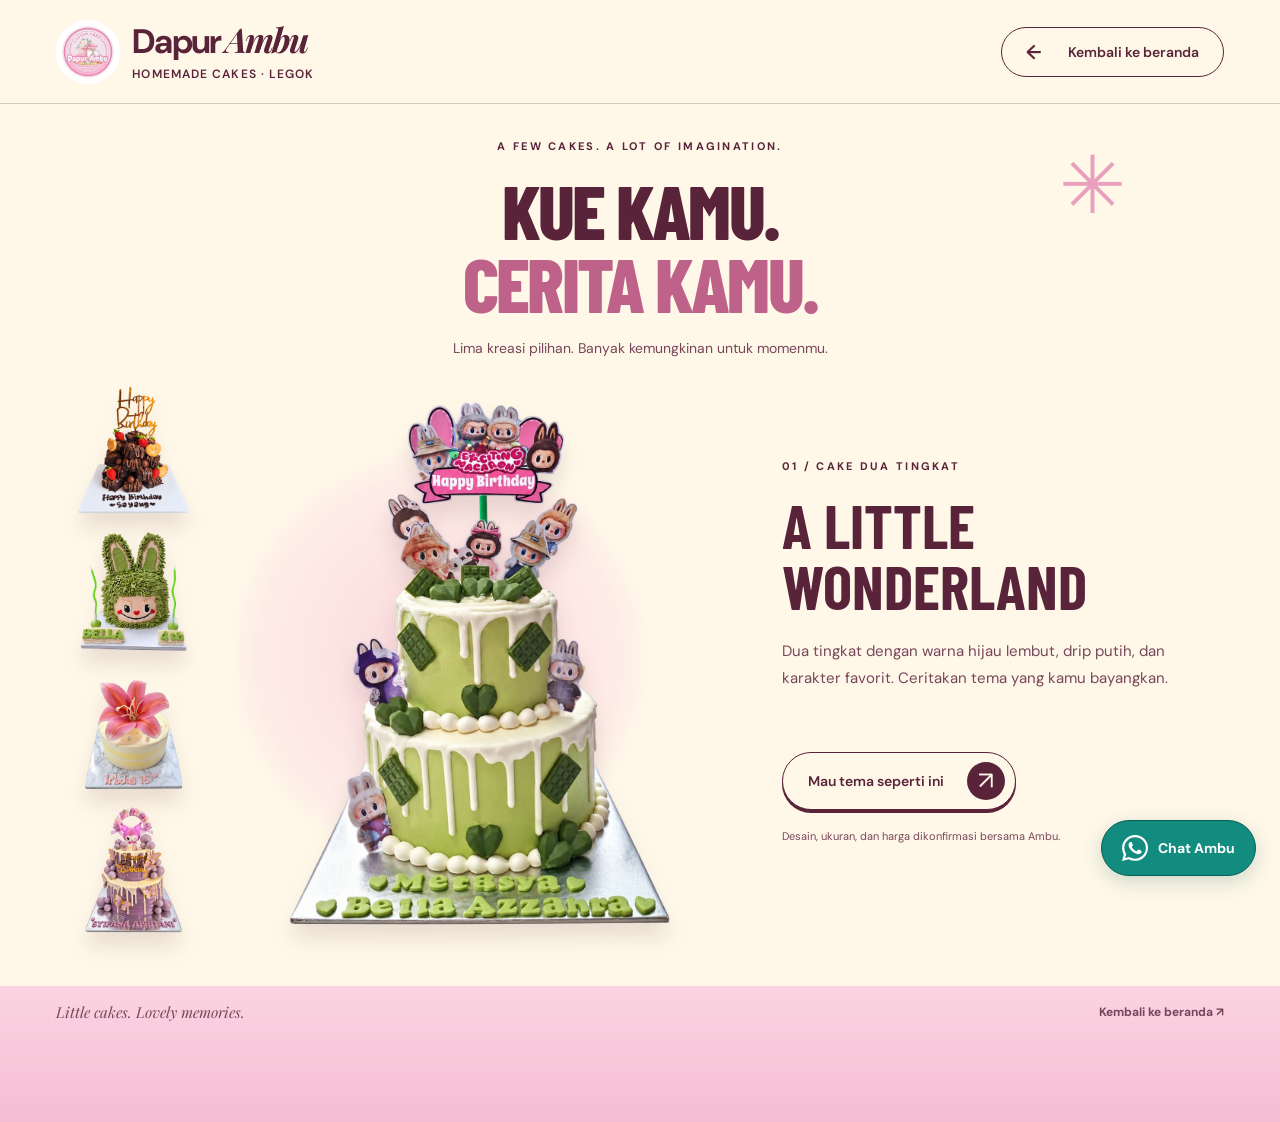
==== commit 6106c3d1: "Rework custom cake gallery with floating cutouts and circle transitions" ====
--- a/gallery.html
+++ b/gallery.html
@@ -23,9 +23,56 @@
   <link rel="preconnect" href="https://fonts.googleapis.com">
   <link rel="preconnect" href="https://fonts.gstatic.com" crossorigin>
   <link href="https://fonts.googleapis.com/css2?family=Barlow+Condensed:wght@700;800;900&family=DM+Sans:wght@400;500;600;700&family=Playfair+Display:ital,wght@1,600;1,700&display=swap" rel="stylesheet">
-  <link rel="stylesheet" href="styles.css?v=18">
-  <link rel="stylesheet" href="gallery.css?v=1"><script src="gallery.js?v=1" defer></script>
-</head><body class="gallery-body"><a class="skip-link" href="#utama">Lewati ke galeri</a><header class="site-header"><a class="brand" href="./" aria-label="Dapur Ambu, beranda"><img class="brand-logo" src="assets/logo.webp" alt="" width="64" height="64"><span>Dapur <i>Ambu</i></span><small>HOMEMADE CAKES · LEGOK</small></a><nav aria-label="Navigasi utama"><a class="header-link" href="./">← Beranda</a><a class="button button-small" href="order.html">Pesan kue ↗</a></nav></header><main id="utama"><div class="gallery-heading"><p class="section-kicker">A FEW CAKES. A LOT OF IMAGINATION.</p><h1>Kue kamu.<br><span>Cerita kamu.</span></h1><p>Lima kreasi pilihan. Banyak kemungkinan untuk momenmu.</p><span class="gallery-star" aria-hidden="true">✳</span></div><section class="gallery-stage" tabindex="0" aria-label="Galeri custom cake. Gunakan panah kiri dan kanan untuk berpindah."><article class="gallery-slide" ><button class="gallery-photo" aria-label="Perbesar foto Brownies Celebration"><img src="assets/gallery-brownies.webp" alt="Brownies Celebration — Tumpukan brownies cokelat, stroberi, dan dekorasi ulang tahun. Sentuhan manis untuk perayaanmu." width="1000" height="1400" fetchpriority=high><span>PERBESAR FOTO ↗</span></button><div class="gallery-story"><p class="section-kicker">01 / BROWNIES CUSTOM</p><h2>Brownies Celebration</h2><p>Tumpukan brownies cokelat, stroberi, dan dekorasi ulang tahun. Sentuhan manis untuk perayaanmu.</p><a class="button button-primary" href="order.html?product=Custom%20Cake&amp;theme=Brownies%20Celebration">Mau tema seperti ini <span class="button-arrow" aria-hidden="true">↗</span></a><small>Desain, ukuran, dan harga dikonfirmasi bersama Ambu.</small></div></article><article class="gallery-slide" hidden><button class="gallery-photo" aria-label="Perbesar foto A Little Wonderland"><img src="assets/gallery-tier.webp" alt="A Little Wonderland — Dua tingkat dengan warna hijau lembut, drip putih, dan karakter favorit. Ceritakan tema yang kamu bayangkan." width="1000" height="1400" loading=lazy><span>PERBESAR FOTO ↗</span></button><div class="gallery-story"><p class="section-kicker">02 / CAKE DUA TINGKAT</p><h2>A Little Wonderland</h2><p>Dua tingkat dengan warna hijau lembut, drip putih, dan karakter favorit. Ceritakan tema yang kamu bayangkan.</p><a class="button button-primary" href="order.html?product=Custom%20Cake&amp;theme=A%20Little%20Wonderland">Mau tema seperti ini <span class="button-arrow" aria-hidden="true">↗</span></a><small>Desain, ukuran, dan harga dikonfirmasi bersama Ambu.</small></div></article><article class="gallery-slide" hidden><button class="gallery-photo" aria-label="Perbesar foto Hello, Little Friend"><img src="assets/gallery-3d.webp" alt="Hello, Little Friend — Karakter tiga dimensi dengan detail krim dan ekspresi ceria. Inspirasi untuk ulang tahun yang penuh imajinasi." width="1000" height="1400" loading=lazy><span>PERBESAR FOTO ↗</span></button><div class="gallery-story"><p class="section-kicker">03 / CUSTOM CAKE 3D</p><h2>Hello, Little Friend</h2><p>Karakter tiga dimensi dengan detail krim dan ekspresi ceria. Inspirasi untuk ulang tahun yang penuh imajinasi.</p><a class="button button-primary" href="order.html?product=Custom%20Cake&amp;theme=Hello,%20Little%20Friend">Mau tema seperti ini <span class="button-arrow" aria-hidden="true">↗</span></a><small>Desain, ukuran, dan harga dikonfirmasi bersama Ambu.</small></div></article><article class="gallery-slide" hidden><button class="gallery-photo" aria-label="Perbesar foto Pink Lily"><img src="assets/gallery-floral.webp" alt="Pink Lily — Cake warna krem dengan dekorasi bunga pink besar dan detail mutiara. Inspirasi lembut untuk momen istimewa." width="1000" height="1400" loading="lazy"><span>PERBESAR FOTO ↗</span></button><div class="gallery-story"><p class="section-kicker">04 / CAKE BUNGA</p><h2>Pink Lily</h2><p>Cake warna krem dengan dekorasi bunga pink besar dan detail mutiara. Inspirasi lembut untuk momen istimewa.</p><a class="button button-primary" href="order.html?product=Custom%20Cake&amp;theme=Pink%20Lily">Mau tema seperti ini <span class="button-arrow" aria-hidden="true">↗</span></a><small>Desain, ukuran, dan harga dikonfirmasi bersama Ambu.</small><a class="gallery-source" href="https://www.instagram.com/p/DY1G-DxJ9qx/" target="_blank" rel="noopener noreferrer">Lihat posting asli ↗</a></div></article><article class="gallery-slide" hidden><button class="gallery-photo" aria-label="Perbesar foto Purple Birthday"><img src="assets/gallery-purple.webp" alt="Purple Birthday — Cake ungu dua tingkat dengan karakter, kupu-kupu, dan dekorasi bola. Warna ceria untuk perayaan yang personal." width="1000" height="1400" loading="lazy"><span>PERBESAR FOTO ↗</span></button><div class="gallery-story"><p class="section-kicker">05 / CAKE DUA TINGKAT</p><h2>Purple Birthday</h2><p>Cake ungu dua tingkat dengan karakter, kupu-kupu, dan dekorasi bola. Warna ceria untuk perayaan yang personal.</p><a class="button button-primary" href="order.html?product=Custom%20Cake&amp;theme=Purple%20Birthday">Mau tema seperti ini <span class="button-arrow" aria-hidden="true">↗</span></a><small>Desain, ukuran, dan harga dikonfirmasi bersama Ambu.</small><a class="gallery-source" href="https://www.instagram.com/p/DXTNSqMidmG/" target="_blank" rel="noopener noreferrer">Lihat posting asli ↗</a></div></article></section><div class="gallery-controls"><button id="gallery-prev" aria-label="Kue sebelumnya">←</button><div><p id="gallery-status" role="status" aria-live="polite">1 / 5</p><div class="gallery-dots"><button class="gallery-dot" aria-label="Lihat Brownies Celebration" aria-pressed="false"></button><button class="gallery-dot" aria-label="Lihat A Little Wonderland" aria-pressed="false"></button><button class="gallery-dot" aria-label="Lihat Hello, Little Friend" aria-pressed="false"></button><button class="gallery-dot" aria-label="Lihat Pink Lily" aria-pressed="false"></button><button class="gallery-dot" aria-label="Lihat Purple Birthday" aria-pressed="false"></button></div></div><button id="gallery-next" aria-label="Kue berikutnya">→</button></div><p class="swipe-hint">Geser foto atau gunakan panah untuk menjelajah.</p></main><footer><span>Little cakes. Lovely memories.</span><a href="./">Kembali ke beranda ↗</a></footer><a class="whatsapp-float" href="https://wa.me/6281210028857" target="_blank" rel="noopener noreferrer" aria-label="Chat Dapur Ambu melalui WhatsApp (tab baru)">
+  <link rel="stylesheet" href="styles.css?v=19">
+  <link rel="stylesheet" href="gallery.css?v=3">
+  <script src="page-transition.js?v=1" defer></script>
+  <script src="gallery.js?v=3" defer></script>
+
+</head>
+<body class="gallery-body">
+  <a class="skip-link" href="#utama">Lewati ke galeri</a>
+  <header class="site-header"><a class="brand" href="./" data-circle aria-label="Dapur Ambu, beranda"><img class="brand-logo" src="assets/logo.webp" alt="" width="64" height="64"><span>Dapur <i>Ambu</i></span><small>HOMEMADE CAKES · LEGOK</small></a><nav aria-label="Navigasi utama"><a class="button button-small" href="./" data-circle><span aria-hidden="true">←</span> Kembali ke beranda</a></nav></header>
+  <main id="utama">
+    <div class="gallery-heading">
+      <p class="section-kicker">A FEW CAKES. A LOT OF IMAGINATION.</p>
+      <h1>Kue kamu.<br><span>Cerita kamu.</span></h1>
+      <p>Lima kreasi pilihan. Banyak kemungkinan untuk momenmu.</p>
+      <span class="gallery-star" aria-hidden="true">✳</span>
+    </div>
+    <section class="cake-showcase" aria-label="Kreasi custom cake pilihan">
+      <div class="cake-stage" tabindex="0" aria-label="Pilih kue kecil untuk bertukar dengan kue utama. Gunakan panah kiri atau kanan.">
+        <button class="cake-choice is-active" data-slot="-1" aria-pressed="true" aria-label="Perbesar A Little Wonderland" style="--delay:-0.0s">
+          <span class="cake-float-item"><img src="assets/gallery-tier-cutout.webp" alt="A Little Wonderland" width="1086" height="1448" fetchpriority="high"></span>
+        </button>
+        <button class="cake-choice" data-slot="0" aria-pressed="false" aria-label="Pilih Brownies Celebration" style="--delay:-0.8s">
+          <span class="cake-float-item"><img src="assets/gallery-brownies-cutout.webp" alt="Brownies Celebration" width="1160" height="1355" decoding="async"></span>
+        </button>
+        <button class="cake-choice" data-slot="1" aria-pressed="false" aria-label="Pilih Hello, Little Friend" style="--delay:-1.6s">
+          <span class="cake-float-item"><img src="assets/gallery-3d-cutout.webp" alt="Hello, Little Friend" width="1149" height="1369" decoding="async"></span>
+        </button>
+        <button class="cake-choice" data-slot="2" aria-pressed="false" aria-label="Pilih Pink Lily" style="--delay:-2.4000000000000004s">
+          <span class="cake-float-item"><img src="assets/gallery-floral-cutout.webp" alt="Pink Lily" width="1086" height="1448" decoding="async"></span>
+        </button>
+        <button class="cake-choice" data-slot="3" aria-pressed="false" aria-label="Pilih Purple Birthday" style="--delay:-3.2s">
+          <span class="cake-float-item"><img src="assets/gallery-purple-cutout.webp" alt="Purple Birthday" width="1086" height="1448" decoding="async"></span>
+        </button>
+      </div>
+      <div class="cake-story">
+        <p id="cake-category" class="section-kicker">01 / CAKE DUA TINGKAT</p>
+        <h2 id="cake-title" aria-live="polite">A Little Wonderland</h2>
+        <p id="cake-description">Dua tingkat dengan warna hijau lembut, drip putih, dan karakter favorit. Ceritakan tema yang kamu bayangkan.</p>
+        <a id="cake-order" class="button button-primary" href="order.html?product=Custom%20Cake&amp;theme=A%20Little%20Wonderland">Mau tema seperti ini <span class="button-arrow" aria-hidden="true">↗</span></a>
+        <small>Desain, ukuran, dan harga dikonfirmasi bersama Ambu.</small>
+        <a id="cake-source" class="gallery-source" hidden target="_blank" rel="noopener noreferrer">Lihat posting asli ↗</a>
+      </div>
+    </section>
+  </main>
+  <footer><span>Little cakes. Lovely memories.</span><a href="./" data-circle>Kembali ke beranda ↗</a></footer>
+  <a class="whatsapp-float" href="https://wa.me/6281210028857" target="_blank" rel="noopener noreferrer" aria-label="Chat Dapur Ambu melalui WhatsApp (tab baru)">
     <svg viewBox="0 0 24 24" fill="currentColor" aria-hidden="true"><path d="M20.52 3.48A11.9 11.9 0 0 0 12.04 0C5.46 0 .1 5.35 .1 11.94c0 2.1 .55 4.16 1.6 5.97L0 24l6.25-1.64a11.94 11.94 0 0 0 5.79 1.48h.01c6.58 0 11.94-5.35 11.95-11.94a11.86 11.86 0 0 0-3.48-8.42ZM12.05 21.82a9.9 9.9 0 0 1-5.05-1.38l-.36-.21-3.71.97.99-3.62-.24-.37a9.86 9.86 0 0 1-1.51-5.27c0-5.47 4.45-9.92 9.88-9.92a9.86 9.86 0 0 1 7.04 2.91 9.87 9.87 0 0 1 2.9 7.02c0 5.48-4.45 9.87-9.94 9.87Zm5.44-7.4c-.3-.15-1.76-.87-2.03-.97-.27-.1-.47-.15-.67.15-.2.3-.77.97-.94 1.17-.17.2-.35.22-.64.07-.3-.15-1.26-.46-2.39-1.47-.88-.78-1.48-1.75-1.65-2.05-.18-.3-.02-.46.13-.61.13-.13.3-.35.44-.52.15-.18.2-.3.3-.5.1-.2.05-.37-.02-.52-.08-.15-.67-1.61-.92-2.21-.24-.58-.49-.5-.67-.51h-.57c-.2 0-.52.07-.8.37-.27.3-1.04 1.02-1.04 2.48s1.07 2.88 1.22 3.08c.15.2 2.1 3.2 5.08 4.49.71.31 1.27.5 1.7.64.71.22 1.36.19 1.87.11.57-.09 1.76-.72 2.01-1.42.25-.69.25-1.29.17-1.42-.07-.12-.27-.2-.57-.35Z"/></svg>
     <span>Chat Ambu</span>
-  </a><dialog class="gallery-preview" aria-label="Foto kue diperbesar"><button class="preview-close" aria-label="Tutup foto">×</button><img alt=""></dialog></body></html>+  </a>
+  <dialog class="gallery-preview" aria-label="Foto kue diperbesar"><button class="preview-close" aria-label="Tutup foto">×</button><img alt=""></dialog>
+  <script id="cake-data" type="application/json">[{"slug": "tier", "title": "A Little Wonderland", "category": "CAKE DUA TINGKAT", "description": "Dua tingkat dengan warna hijau lembut, drip putih, dan karakter favorit. Ceritakan tema yang kamu bayangkan.", "image": "assets/gallery-tier-cutout.webp"}, {"slug": "brownies", "title": "Brownies Celebration", "category": "BROWNIES CUSTOM", "description": "Tumpukan brownies cokelat, stroberi, dan dekorasi ulang tahun. Sentuhan manis untuk perayaanmu.", "image": "assets/gallery-brownies-cutout.webp"}, {"slug": "3d", "title": "Hello, Little Friend", "category": "CUSTOM CAKE 3D", "description": "Karakter tiga dimensi dengan detail krim dan ekspresi ceria. Inspirasi untuk ulang tahun yang penuh imajinasi.", "image": "assets/gallery-3d-cutout.webp"}, {"slug": "floral", "title": "Pink Lily", "category": "CAKE BUNGA", "description": "Cake warna krem dengan dekorasi bunga pink besar dan detail mutiara. Inspirasi lembut untuk momen istimewa.", "source": "https://www.instagram.com/p/DY1G-DxJ9qx/", "image": "assets/gallery-floral-cutout.webp"}, {"slug": "purple", "title": "Purple Birthday", "category": "CAKE DUA TINGKAT", "description": "Cake ungu dua tingkat dengan karakter, kupu-kupu, dan dekorasi bola. Warna ceria untuk perayaan yang personal.", "source": "https://www.instagram.com/p/DXTNSqMidmG/", "image": "assets/gallery-purple-cutout.webp"}]</script>
+</body>
+</html>
--- a/styles.css
+++ b/styles.css
@@ -142,4 +142,14 @@
 .teaser-photo span{position:absolute;bottom:16px;left:0;width:100%;text-align:center;font-size:10px;font-weight:700;letter-spacing:1px}
 @media(max-width:1100px){.site-header nav{gap:16px}.site-header .brand>span{font-size:28px}.site-header .instagram-link{display:none}}
 @media(max-width:700px){.site-header,.order-body .site-header{height:auto;min-height:104px;padding:14px 16px;flex-wrap:wrap;gap:14px}.site-header .brand{padding-left:58px;min-height:48px}.brand-logo{width:48px;height:48px}.site-header .brand>span{font-size:25px}.site-header .brand small{font-size:8px;letter-spacing:1px}.site-header nav{display:flex;flex-wrap:wrap;justify-content:center;gap:10px 18px;width:100%}.site-header nav .header-link{display:inline-flex;align-items:center;min-height:44px;font-size:12px}.site-header nav .button-small{padding:10px 16px;min-height:44px;font-size:12px}.gallery-teaser{grid-template-columns:1fr;gap:40px}.teaser-photo{width:min(85%,290px)}.gallery-teaser .button{font-size:13px}.order-page-form{margin-bottom:100px}.gallery-body .site-header nav{justify-content:space-between}input,select,textarea{font-size:16px}}
-@media(prefers-reduced-motion:reduce){.teaser-photo{transition:none}}+@media(prefers-reduced-motion:reduce){.teaser-photo{transition:none}}
+/* Galeri: foto bebas bingkai dan transisi dari titik klik */
+.teaser-photo{width:min(100%,450px);padding:10px 20px 36px;border:0;background:transparent;box-shadow:none;transform:none;isolation:isolate}
+.teaser-photo::before{content:"";position:absolute;inset:12% 3% 12%;border-radius:50%;background:radial-gradient(circle,#f5bdd288,transparent 70%);z-index:-1}
+.teaser-photo img{height:440px;width:100%;object-fit:contain;filter:drop-shadow(0 22px 14px #59243a25);animation:teaser-bob 5s ease-in-out infinite}
+.teaser-photo:hover{transform:translateY(-5px)}
+.teaser-photo span{bottom:0}
+.circle-transition{position:fixed;inset:0;z-index:10000;background:var(--pink);pointer-events:all;will-change:clip-path,opacity}
+@keyframes teaser-bob{0%,100%{transform:translateY(0)}50%{transform:translateY(-12px)}}
+@media(max-width:700px){.teaser-photo{width:min(100%,350px)}.teaser-photo img{height:350px}}
+@media(prefers-reduced-motion:reduce){.teaser-photo img{animation:none}}
--- a/gallery.css
+++ b/gallery.css
@@ -1,36 +1,32 @@
 .gallery-body{background:var(--cream)}
-.gallery-heading{position:relative;text-align:center;padding:65px 20px 35px;overflow:hidden}
-.gallery-heading h1{font-size:clamp(62px,8vw,118px);line-height:.94}
-.gallery-heading h1 span{color:#c76992}
-.gallery-heading>p:last-of-type{line-height:1.6;color:var(--muted)}
-.gallery-star{position:absolute;right:10%;top:70px;font-size:100px;color:var(--pink-deep);animation:star-turn 18s linear infinite}
-.gallery-stage{width:min(1140px,92%);margin:auto;touch-action:pan-y;outline-offset:8px}
-.gallery-slide{display:grid;grid-template-columns:1.05fr 1fr;gap:65px;align-items:center}
-.gallery-slide[hidden]{display:none}
-.gallery-photo{position:relative;display:block;width:100%;height:600px;border:0;border-radius:150px 150px 24px 24px;padding:18px;background:var(--pink-light);box-shadow:12px 12px 0 var(--pink);cursor:zoom-in;animation:photo-enter .65s var(--ease) both}
-.gallery-photo img{width:100%;height:100%;object-fit:contain;border-radius:130px 130px 14px 14px}
-.gallery-photo>span{position:absolute;bottom:25px;left:50%;transform:translateX(-50%);padding:10px 14px;background:var(--cream);border:1px solid var(--ink);border-radius:30px;font-size:10px;white-space:nowrap;font-weight:700}
-.gallery-story{animation:story-enter .65s var(--ease) both}
-.gallery-story h2{font-family:'Barlow Condensed',sans-serif;font-size:clamp(48px,5vw,76px);line-height:.98;text-transform:uppercase;margin:20px 0}
-.gallery-story>p:not(.section-kicker){font-size:17px;line-height:1.8;color:var(--muted);max-width:420px}
-.gallery-story .button{margin-top:18px}
-.gallery-story small{display:block;margin-top:20px;font-size:12px;line-height:1.6;color:var(--muted)}
-.gallery-controls{display:flex;align-items:center;justify-content:center;gap:32px;margin:40px 0 12px}
-.gallery-controls>button{width:56px;height:56px;border:1px solid var(--ink);border-radius:50%;background:var(--pink-light);font-size:26px;box-shadow:3px 3px 0 var(--ink)}
-.gallery-controls>button:hover{background:var(--pink)}
-#gallery-status{text-align:center;font-size:13px;font-weight:700;margin:0 0 12px}
-.gallery-dots{display:flex;gap:10px}
-.gallery-dot{width:32px;height:28px;border:0;border-radius:20px;background:transparent;position:relative}
-.gallery-dot::after{content:'';position:absolute;inset:9px;border-radius:20px;background:var(--pink-deep)}
-.gallery-dot[aria-pressed=true]::after{inset:9px 2px;background:var(--ink)}
-.swipe-hint{text-align:center;font-size:12px;color:var(--muted);margin:0 16px 60px}
-.gallery-preview{width:min(92vw,900px);max-height:92svh;padding:16px;border:1px solid var(--ink);background:var(--cream)}
-.gallery-preview::backdrop{background:#2d1025cc;backdrop-filter:blur(5px)}
+.gallery-body main{padding-bottom:45px}
+.gallery-heading{text-align:center;position:relative;padding:35px 20px 22px;overflow:hidden}
+.gallery-heading h1{font-size:clamp(60px,6vw,92px);line-height:.95}
+.gallery-heading h1 span{color:#be6289}
+.gallery-heading>p:last-of-type{color:var(--muted);font-size:14px;line-height:1.6;margin:18px 0 0}
+.gallery-star{position:absolute;right:12%;top:30px;color:var(--pink-deep);font-size:80px;animation:star-turn 24s linear infinite}
+.cake-showcase{display:grid;grid-template-columns:minmax(0,1.5fr) minmax(0,1fr);align-items:center;gap:35px;width:min(1250px,92%);margin:auto}
+.cake-stage{position:relative;height:560px;isolation:isolate}
+.cake-stage::before{content:'';position:absolute;width:420px;height:420px;max-width:72%;aspect-ratio:1;border-radius:50%;background:radial-gradient(circle,#f5bdd28c, #fbd4e24d 62%,transparent 72%);left:26%;top:12%;z-index:-1}
+.cake-choice{position:absolute;left:0;top:0;width:24%;height:25%;display:flex;align-items:center;justify-content:center;padding:5px;border:0;background:transparent;transform-origin:0 0;z-index:2;cursor:pointer;touch-action:manipulation}
+.cake-choice[data-slot="1"]{top:25%}.cake-choice[data-slot="2"]{top:50%}.cake-choice[data-slot="3"]{top:75%}
+.cake-choice.is-active{left:25%;top:0;width:75%;height:100%;z-index:3;cursor:zoom-in}
+.cake-choice:focus-visible{outline:2px dashed var(--ink);outline-offset:2px;border-radius:20px}
+.cake-float-item{display:flex;align-items:center;justify-content:center;width:100%;height:100%;min-height:0;min-width:0;animation:gallery-float 5s ease-in-out infinite;animation-delay:var(--delay,0s);filter:drop-shadow(0 15px 10px #59243a20)}
+.cake-choice img{display:block;max-width:100%;max-height:100%;width:auto;height:auto;object-fit:contain;pointer-events:none;user-select:none;transform-origin:0 0}
+.cake-choice:not(.is-active):hover .cake-float-item{filter:drop-shadow(0 5px 8px #c7699270)}
+.is-swapping .cake-float-item{animation-play-state:paused}
+.cake-story{padding:20px 0 20px 10px}
+.cake-story h2{font-family:'Barlow Condensed',sans-serif;text-transform:uppercase;font-size:clamp(44px,4.8vw,72px);line-height:.98;margin:22px 0}
+.cake-story>p:not(.section-kicker){font-size:15px;line-height:1.8;color:var(--muted);max-width:430px;min-height:81px}
+.cake-story .button{margin-top:18px;font-size:14px}
+.cake-story small{display:block;max-width:360px;font-size:11px;line-height:1.6;color:var(--muted);margin:18px 0}
+.gallery-source{display:inline-block;font-size:12px;text-decoration:underline;text-underline-offset:4px}
+.gallery-source[hidden]{display:none}
+.gallery-preview{width:min(90vw,800px);max-height:92svh;padding:20px;border:1px solid var(--ink);border-radius:20px;background:var(--cream)}
+.gallery-preview::backdrop{background:#2d1025aa;backdrop-filter:blur(5px)}
 .gallery-preview img{display:block;width:100%;max-height:85svh;object-fit:contain}
-@keyframes photo-enter{from{opacity:0;transform:translateX(-25px) rotate(-4deg)}to{opacity:1;transform:none}}
-@keyframes story-enter{from{opacity:0;transform:translateY(25px)}to{opacity:1;transform:none}}
+@keyframes gallery-float{0%,100%{transform:translateY(0)}50%{transform:translateY(-12px)}}
 @keyframes star-turn{to{transform:rotate(360deg)}}
-@media(max-width:700px){.gallery-heading{padding:38px 18px 26px}.gallery-heading .section-kicker{font-size:9px;letter-spacing:1.5px}.gallery-heading h1{font-size:65px}.gallery-heading>p:last-of-type{font-size:13px;max-width:270px;margin:18px auto}.gallery-star{font-size:48px;right:4%;top:35px}.gallery-stage{width:calc(100% - 40px)}.gallery-slide{grid-template-columns:1fr;gap:30px}.gallery-photo{height:420px;height: min(110vw,470px);padding:12px;box-shadow:7px 7px 0 var(--pink)}.gallery-story{padding:0 4px}.gallery-story h2{font-size:48px}.gallery-story>p:not(.section-kicker){font-size:14px;line-height:1.7}.gallery-story .button{font-size:13px;gap:14px}.gallery-controls{margin-top:28px}.gallery-body footer{padding-bottom:95px}}
-@media(prefers-reduced-motion:reduce){.gallery-star,.gallery-photo,.gallery-story{animation:none}}
-
-.gallery-source{display:inline-block;margin-top:15px;font-size:12px;text-decoration:underline;text-underline-offset:4px}
+@media(max-width:760px){.gallery-heading{padding:30px 16px 20px}.gallery-heading h1{font-size:62px}.gallery-heading .section-kicker{font-size:9px;letter-spacing:1.5px}.gallery-heading>p:last-of-type{font-size:12px}.gallery-star{font-size:45px;right:5%;top:18px}.cake-showcase{grid-template-columns:1fr;gap:12px;width:calc(100% - 32px)}.cake-stage{height:490px}.cake-choice{width:19%;height:100px;top:390px!important;left:0}.cake-choice[data-slot="1"]{left:19%}.cake-choice[data-slot="2"]{left:38%}.cake-choice[data-slot="3"]{left:57%}.cake-choice.is-active{top:0!important;left:8%;width:84%;height:370px}.cake-stage::before{width:320px;height:320px;max-width:90%;left:5%;top:5%}.cake-story{padding:12px 12px 0;text-align:center}.cake-story h2{font-size:48px;margin:15px 0}.cake-story>p:not(.section-kicker){font-size:14px;margin:15px auto;min-height:0}.cake-story small{margin:18px auto}.cake-story .button{font-size:13px;gap:15px}.gallery-body footer{padding-bottom:95px}}
+@media(prefers-reduced-motion:reduce){.cake-float-item,.gallery-star{animation:none}}
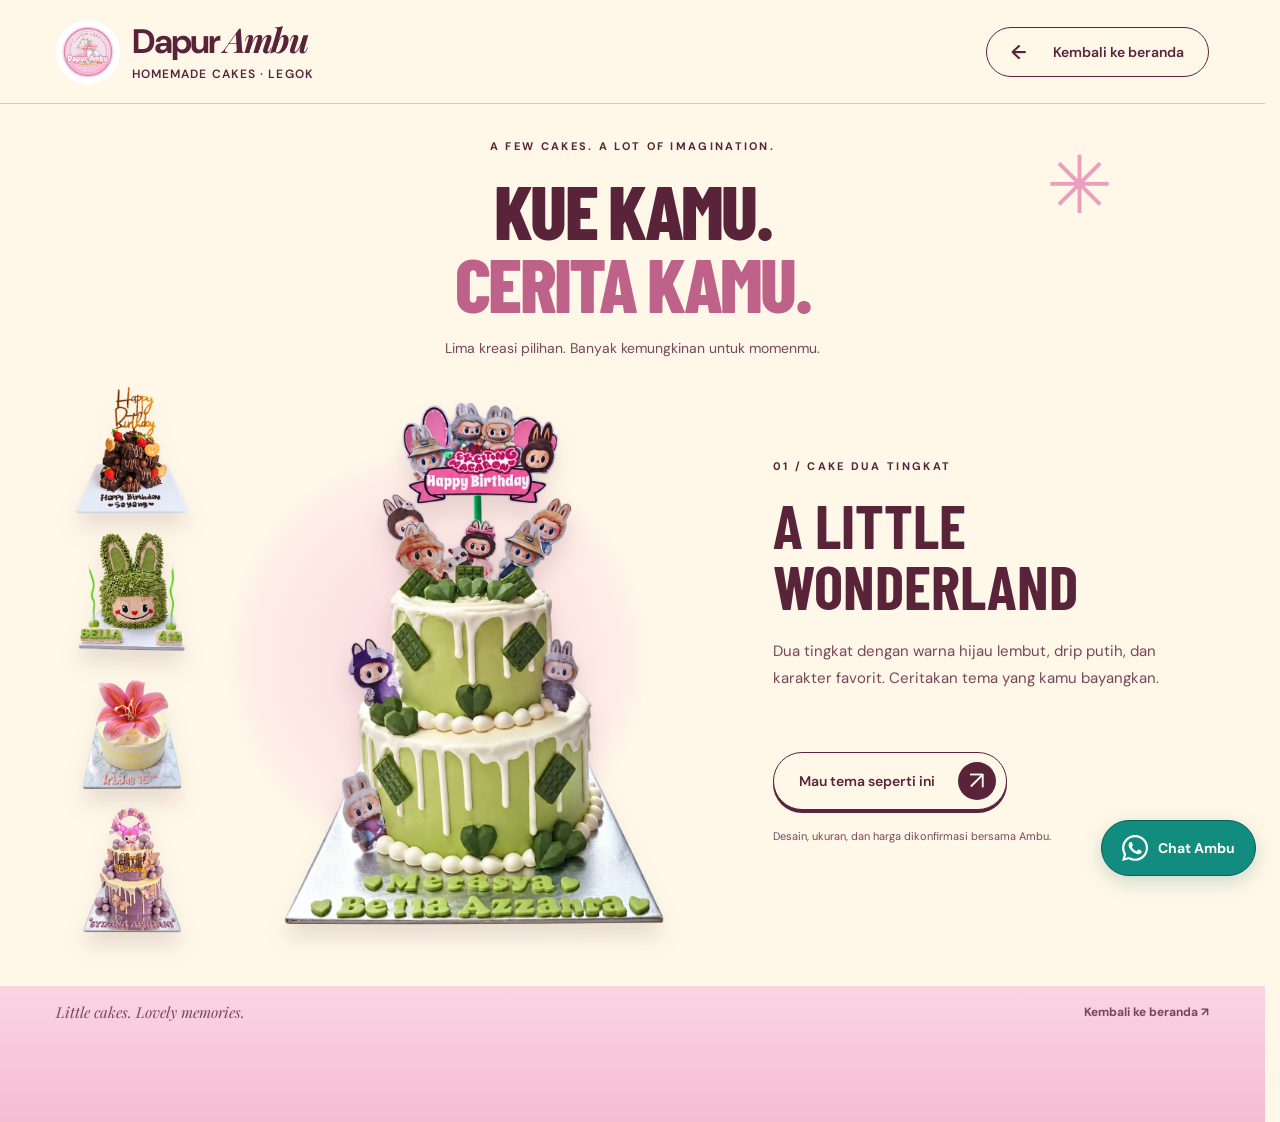
==== commit 4fbe8c52: "Reveal prepared pages through a circular hole and preload the gallery" ====
--- a/gallery.html
+++ b/gallery.html
@@ -23,9 +23,9 @@
   <link rel="preconnect" href="https://fonts.googleapis.com">
   <link rel="preconnect" href="https://fonts.gstatic.com" crossorigin>
   <link href="https://fonts.googleapis.com/css2?family=Barlow+Condensed:wght@700;800;900&family=DM+Sans:wght@400;500;600;700&family=Playfair+Display:ital,wght@1,600;1,700&display=swap" rel="stylesheet">
-  <link rel="stylesheet" href="styles.css?v=19">
+  <link rel="stylesheet" href="styles.css?v=20">
   <link rel="stylesheet" href="gallery.css?v=3">
-  <script src="page-transition.js?v=1" defer></script>
+  <script src="page-transition.js?v=2" defer></script>
   <script src="gallery.js?v=3" defer></script>
 
 </head>
--- a/styles.css
+++ b/styles.css
@@ -149,7 +149,13 @@
 .teaser-photo img{height:440px;width:100%;object-fit:contain;filter:drop-shadow(0 22px 14px #59243a25);animation:teaser-bob 5s ease-in-out infinite}
 .teaser-photo:hover{transform:translateY(-5px)}
 .teaser-photo span{bottom:0}
-.circle-transition{position:fixed;inset:0;z-index:10000;background:var(--pink);pointer-events:all;will-change:clip-path,opacity}
+html{scrollbar-gutter:stable}
+.page-portal{position:fixed;left:0;top:0;width:100vw;height:100%;border:0;z-index:10000;background:var(--cream);clip-path:circle(0px at 50% 50%);pointer-events:none;will-change:clip-path,mask-image}
+.page-portal.portal-open{pointer-events:auto}
+.portal-active{overflow:hidden}
+.portal-transitioning body,.portal-transitioning .page-portal{pointer-events:none}
+.portal-preparing .cake-float-item,.portal-preparing .gallery-star,.portal-preparing .cake-float,.portal-preparing .ribbon-track,.portal-preparing .teaser-photo img{animation-play-state:paused}
+.portal-active .cake-float-item,.portal-active .gallery-star,.portal-active .cake-float,.portal-active .ribbon-track,.portal-active .teaser-photo img{animation-play-state:paused}
 @keyframes teaser-bob{0%,100%{transform:translateY(0)}50%{transform:translateY(-12px)}}
 @media(max-width:700px){.teaser-photo{width:min(100%,350px)}.teaser-photo img{height:350px}}
 @media(prefers-reduced-motion:reduce){.teaser-photo img{animation:none}}
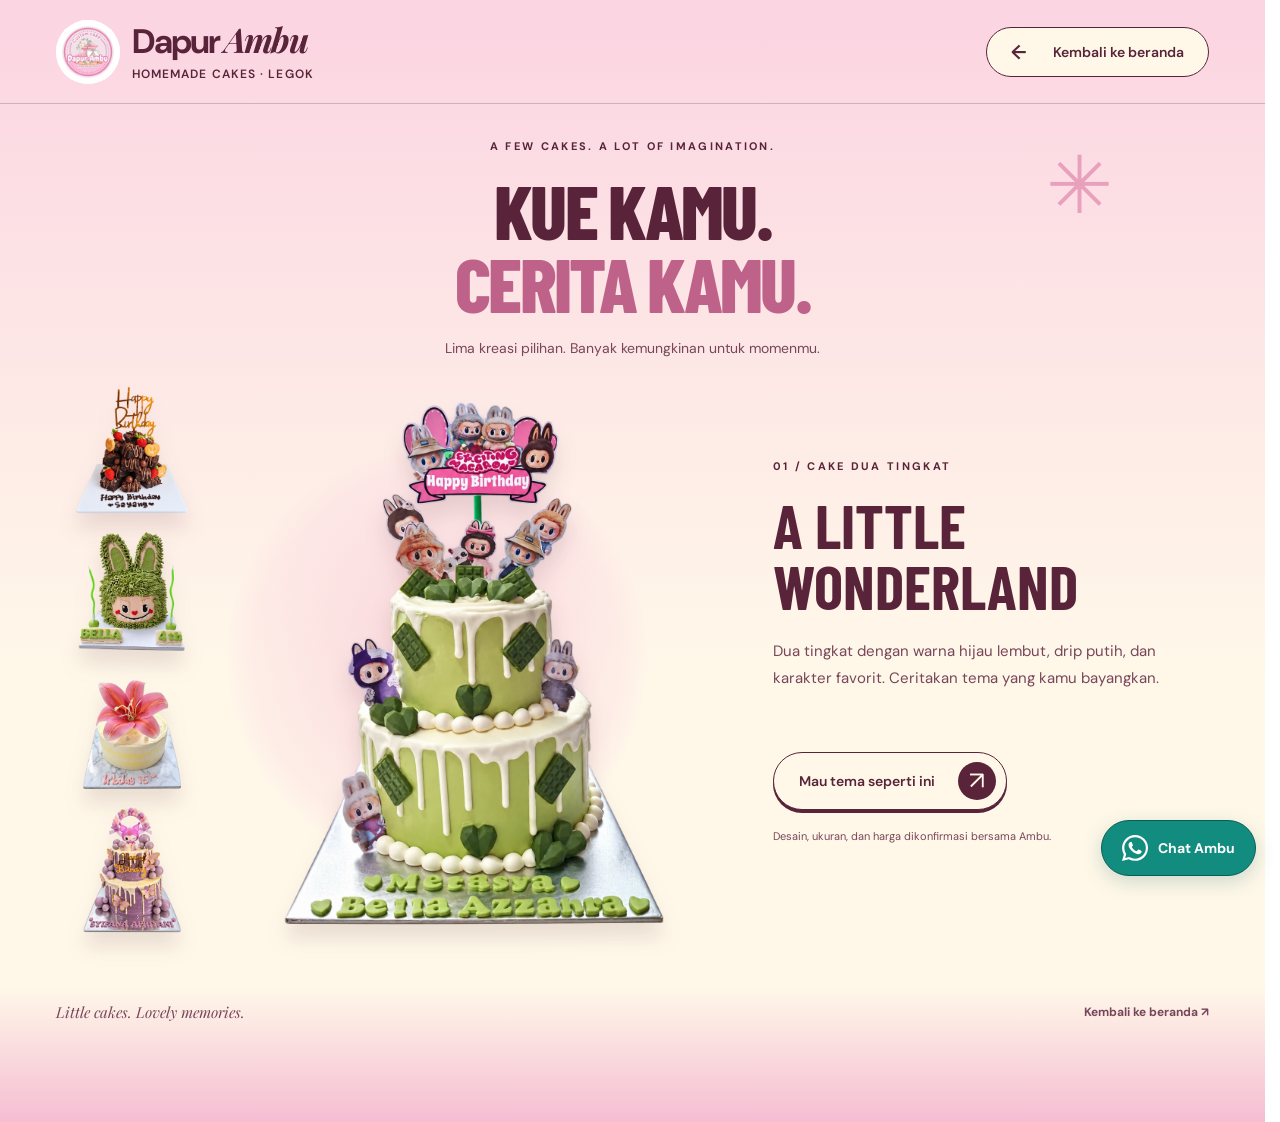
==== commit 5cae9ac9: "Restore cake photo frame and add page gradients" ====
--- a/gallery.html
+++ b/gallery.html
@@ -23,9 +23,9 @@
   <link rel="preconnect" href="https://fonts.googleapis.com">
   <link rel="preconnect" href="https://fonts.gstatic.com" crossorigin>
   <link href="https://fonts.googleapis.com/css2?family=Barlow+Condensed:wght@700;800;900&family=DM+Sans:wght@400;500;600;700&family=Playfair+Display:ital,wght@1,600;1,700&display=swap" rel="stylesheet">
-  <link rel="stylesheet" href="styles.css?v=20">
-  <link rel="stylesheet" href="gallery.css?v=3">
-  <script src="page-transition.js?v=2" defer></script>
+  <link rel="stylesheet" href="styles.css?v=22">
+  <link rel="stylesheet" href="gallery.css?v=4">
+  <script src="page-transition.js?v=5" defer></script>
   <script src="gallery.js?v=3" defer></script>
 
 </head>
--- a/styles.css
+++ b/styles.css
@@ -134,7 +134,7 @@
 /* Identitas perusahaan dan navigasi mobile */
 .site-header .brand{position:relative;min-height:64px;padding-left:76px;justify-content:center;flex-shrink:0}
 .brand-logo{position:absolute;left:0;top:50%;transform:translateY(-50%);width:64px;height:64px;object-fit:contain;border-radius:50%;background:#fff}
-.gallery-teaser{display:grid;grid-template-columns:1fr 1fr;gap:70px;align-items:center;background:var(--cream)}
+.gallery-teaser{display:grid;grid-template-columns:1fr 1fr;gap:70px;align-items:center;background:linear-gradient(180deg,var(--pink-light) 0%,var(--cream) 20%,var(--cream) 80%,var(--pink-light) 100%)}
 .gallery-teaser p:not(.section-kicker){line-height:1.8;color:var(--muted);max-width:420px;margin:25px 0}
 .teaser-photo{position:relative;display:block;width:min(100%,340px);justify-self:center;transform:rotate(4deg);border:1px solid var(--ink);padding:12px 12px 45px;background:var(--pink-light);box-shadow:10px 10px 0 var(--pink-deep);transition:transform .25s ease}
 .teaser-photo:hover{transform:rotate(0)}
@@ -144,11 +144,11 @@
 @media(max-width:700px){.site-header,.order-body .site-header{height:auto;min-height:104px;padding:14px 16px;flex-wrap:wrap;gap:14px}.site-header .brand{padding-left:58px;min-height:48px}.brand-logo{width:48px;height:48px}.site-header .brand>span{font-size:25px}.site-header .brand small{font-size:8px;letter-spacing:1px}.site-header nav{display:flex;flex-wrap:wrap;justify-content:center;gap:10px 18px;width:100%}.site-header nav .header-link{display:inline-flex;align-items:center;min-height:44px;font-size:12px}.site-header nav .button-small{padding:10px 16px;min-height:44px;font-size:12px}.gallery-teaser{grid-template-columns:1fr;gap:40px}.teaser-photo{width:min(85%,290px)}.gallery-teaser .button{font-size:13px}.order-page-form{margin-bottom:100px}.gallery-body .site-header nav{justify-content:space-between}input,select,textarea{font-size:16px}}
 @media(prefers-reduced-motion:reduce){.teaser-photo{transition:none}}
 /* Galeri: foto bebas bingkai dan transisi dari titik klik */
-.teaser-photo{width:min(100%,450px);padding:10px 20px 36px;border:0;background:transparent;box-shadow:none;transform:none;isolation:isolate}
+.teaser-photo{width:min(100%,450px);padding:10px 20px 36px;border:2px solid var(--ink);background:transparent;box-shadow:none;transform:none;isolation:isolate}
 .teaser-photo::before{content:"";position:absolute;inset:12% 3% 12%;border-radius:50%;background:radial-gradient(circle,#f5bdd288,transparent 70%);z-index:-1}
 .teaser-photo img{height:440px;width:100%;object-fit:contain;filter:drop-shadow(0 22px 14px #59243a25);animation:teaser-bob 5s ease-in-out infinite}
 .teaser-photo:hover{transform:translateY(-5px)}
-.teaser-photo span{bottom:0}
+.teaser-photo span{bottom:8px}
 html{scrollbar-gutter:stable}
 .page-portal{position:fixed;left:0;top:0;width:100vw;height:100%;border:0;z-index:10000;background:var(--cream);clip-path:circle(0px at 50% 50%);pointer-events:none;will-change:clip-path,mask-image}
 .page-portal.portal-open{pointer-events:auto}
@@ -159,3 +159,11 @@
 @keyframes teaser-bob{0%,100%{transform:translateY(0)}50%{transform:translateY(-12px)}}
 @media(max-width:700px){.teaser-photo{width:min(100%,350px)}.teaser-photo img{height:350px}}
 @media(prefers-reduced-motion:reduce){.teaser-photo img{animation:none}}
+
+/* Continue the same edge colors across each page section. */
+body:not(.order-body):not(.gallery-body) .site-header{background:var(--pink-light)}
+.hero{background:linear-gradient(180deg,var(--pink-light),var(--pink))}
+.location-section{background:linear-gradient(180deg,var(--pink-light),var(--cream))}
+footer{background:linear-gradient(180deg,var(--cream),var(--pink))}
+.order-page{background:linear-gradient(180deg,var(--cream),var(--pink-light) 55%,var(--cream))}
+.order-page-intro{background:linear-gradient(160deg,var(--ink),#78384f)}
--- a/gallery.css
+++ b/gallery.css
@@ -1,4 +1,4 @@
-.gallery-body{background:var(--cream)}
+.gallery-body{background:linear-gradient(180deg,var(--pink-light),var(--cream) 60%,var(--cream))}
 .gallery-body main{padding-bottom:45px}
 .gallery-heading{text-align:center;position:relative;padding:35px 20px 22px;overflow:hidden}
 .gallery-heading h1{font-size:clamp(60px,6vw,92px);line-height:.95}
